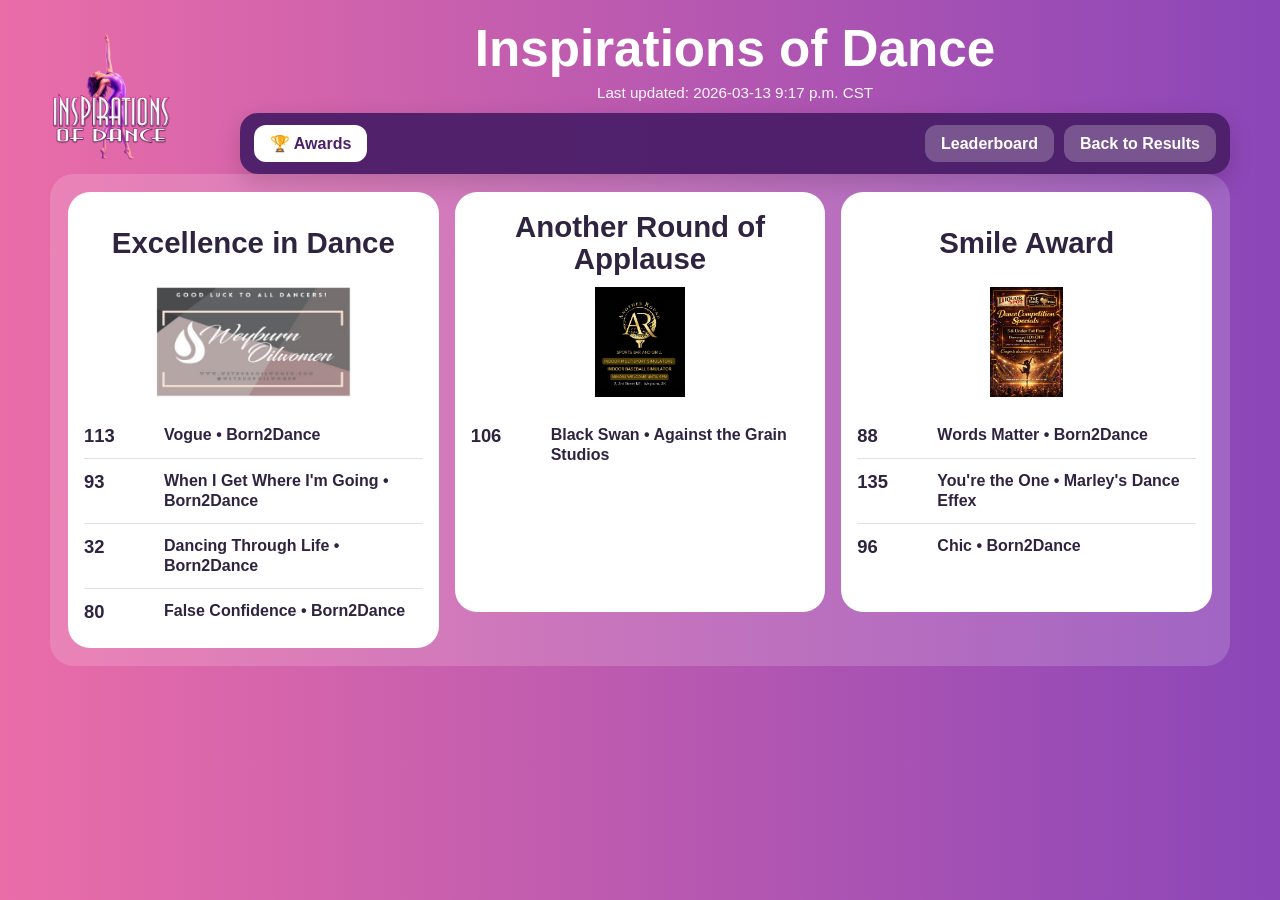
==== awards.html @ 95541a0a "Auto publish update (2026-03-13 21:17:09)" ====
<!DOCTYPE html>
<html lang="en">
<head>
  <meta charset="UTF-8" />
  <meta name="viewport" content="width=device-width, initial-scale=1.0" />
  <title>Inspirations of Dance Awards</title>
  <link rel="stylesheet" href="leaderboard.css" />
</head>
<body class="leaderboard-page">
  <div class="page-shell awards-shell">
    <header class="masthead">
      <div class="logo-left">
        <img src="img/Logo1.png" alt="Inspirations of Dance logo" />
      </div>

      <div class="title-area">
        <h1 id="eventTitle">Session Awards</h1>
        <div id="lastUpdate" class="updated">Last updated:</div>
      </div>

      <div class="nav-area">
        <div class="top-bar">
          <div class="tab-row">
            <button class="tab-btn active" type="button">🏆 Awards</button>
          </div>

          <div class="action-row">
            <a id="leaderboardLink" href="leaderboard.html" class="back-btn">Leaderboard</a>
            <a id="resultsLink" href="index.html" class="back-btn">Back to Results</a>
          </div>
        </div>
      </div>
    </header>

    <section class="board-panel awards-panel">
      <div class="awards-grid">
        <article class="award-card">
          <div class="award-card-head">
            <h3 id="title-excellence">Excellence in Dance</h3>
            <img id="logo-excellence" class="award-logo" alt="Excellence in Dance sponsor logo" hidden />
          </div>
          <div id="winners-excellence" class="award-winners"></div>
        </article>

        <article class="award-card">
          <div class="award-card-head">
            <h3 id="title-applause">Another Round of Applause</h3>
            <img id="logo-applause" class="award-logo" alt="Another Round of Applause sponsor logo" hidden />
          </div>
          <div id="winners-applause" class="award-winners"></div>
        </article>

        <article class="award-card">
          <div class="award-card-head">
            <h3 id="title-smile">Smile Award</h3>
            <img id="logo-smile" class="award-logo" alt="Smile Award sponsor logo" hidden />
          </div>
          <div id="winners-smile" class="award-winners"></div>
        </article>
      </div>
    </section>
  </div>

  <script src="js/awards.js"></script>
</body>
</html>
---- leaderboard.css ----
* {
  box-sizing: border-box;
}

:root {
  --bg-start: #ea6da8;
  --bg-end: #8b46b8;
  --panel: rgba(255, 255, 255, 0.16);
  --panel-dark: rgba(76, 31, 106, 0.96);
  --white: #ffffff;
  --dark: #2f2440;
  --line: rgba(47, 36, 64, 0.14);
}

html,
body {
  min-height: 100%;
}

body.leaderboard-page {
  margin: 0;
  font-family: Arial, Helvetica, sans-serif;
  color: var(--white);
  background: linear-gradient(90deg, var(--bg-start), var(--bg-end));
  overflow-x: hidden;
  overflow-y: auto;
}

.page-shell {
  width: min(95vw, 1800px);
  margin: 0 auto;
  padding: 18px 18px 20px;
  display: grid;
  grid-template-rows: auto 1fr;
  gap: 18px;
  min-height: 100vh;
}

.masthead {
  display: grid;
  grid-template-columns: 170px minmax(0, 1fr) 220px;
  grid-template-rows: auto auto;
  grid-template-areas:
    "logoL title logoR"
    "logoL nav   logoR";
  column-gap: 20px;
  row-gap: 12px;
  align-items: stretch;
}

.logo-left {
  grid-area: logoL;
  display: flex;
  align-items: center;
  justify-content: flex-start;
  min-width: 0;
  min-height: 0;
}

.logo-right {
  grid-area: logoR;
  display: flex;
  align-items: center;
  justify-content: flex-end;
  min-width: 0;
  min-height: 0;
}

.logo-left img {
  display: block;
  width: 100%;
  max-width: 150px;
  max-height: 130px;
  height: auto;
  object-fit: contain;
  object-position: left center;
}

.logo-right img {
  display: block;
  width: 100%;
  max-width: 210px;
  max-height: 130px;
  height: auto;
  object-fit: contain;
  object-position: right center;
}

.title-area {
  grid-area: title;
  display: flex;
  flex-direction: column;
  justify-content: center;
  align-items: center;
  min-width: 0;
  text-align: center;
  padding-top: 4px;
}

.title-area h1 {
  margin: 0;
  font-size: clamp(2.4rem, 4vw, 4.6rem);
  line-height: 1.05;
  font-weight: 900;
}

.updated {
  margin-top: 8px;
  font-size: clamp(0.95rem, 1.05vw, 1.2rem);
  opacity: 0.96;
}

.nav-area {
  grid-area: nav;
  min-width: 0;
}

.top-bar {
  display: flex;
  justify-content: space-between;
  align-items: center;
  gap: 12px;
  background: var(--panel-dark);
  padding: 12px 14px;
  border-radius: 18px;
  box-shadow: 0 8px 24px rgba(0, 0, 0, 0.16);
}

.tab-row {
  display: flex;
  gap: 10px;
  flex-wrap: wrap;
  min-width: 0;
}

.action-row {
  display: flex;
  gap: 10px;
  flex-wrap: wrap;
  justify-content: flex-end;
}

.tab-btn,
.back-btn {
  border: none;
  padding: 10px 16px;
  border-radius: 12px;
  background: rgba(255, 255, 255, 0.24);
  color: var(--white);
  font-weight: 900;
  font-size: clamp(1rem, 1vw, 1.15rem);
  cursor: pointer;
  white-space: nowrap;
  text-decoration: none;
  line-height: 1.1;
}

.tab-btn.active {
  background: var(--white);
  color: #4c1f6a;
}

.board-panel {
  background: var(--panel);
  border-radius: 24px;
  padding: 18px;
  min-height: 0;
}

.board-heading {
  margin-bottom: 14px;
}

.board-heading h2 {
  margin: 0;
  font-size: clamp(2rem, 2.9vw, 3.5rem);
  line-height: 1.05;
  font-weight: 900;
}

.publish-version {
  min-height: 1.2em;
  margin-top: 4px;
  font-size: clamp(0.9rem, 1vw, 1.1rem);
  opacity: 0.95;
}

.board-grid {
  display: grid;
  grid-template-columns: repeat(3, minmax(0, 1fr));
  gap: 14px;
}

.level-card {
  background: var(--white);
  color: var(--dark);
  border-radius: 22px;
  padding: 14px 16px 12px;
  min-height: 380px;
}

.level-card h3 {
  margin: 0 0 10px 0;
  font-size: clamp(2rem, 2.3vw, 3.2rem);
  line-height: 1;
  text-align: center;
  font-style: italic;
  font-weight: 900;
}

.place-row {
  display: grid;
  grid-template-columns: 60px 1fr;
  gap: 10px;
  align-items: start;
  padding: 10px 0;
  border-top: 1px solid var(--line);
}

.place-row:first-of-type {
  border-top: none;
}

.place-num {
  font-size: clamp(1.15rem, 1.25vw, 1.55rem);
  font-weight: 900;
  line-height: 1.15;
  white-space: nowrap;
}

.place-val {
  font-size: clamp(1rem, 1.02vw, 1.22rem);
  font-weight: 700;
  line-height: 1.24;
  overflow-wrap: anywhere;
  word-break: break-word;
}

.place-val.empty {
  min-height: 1.3em;
}

/* Awards page */

.awards-shell {
  display: block;
  min-height: 100vh;
}

.awards-shell .masthead {
  grid-template-columns: 170px minmax(0, 1fr);
  grid-template-areas:
    "logoL title"
    "logoL nav";
}

.awards-shell .board-panel {
  display: block;
}

.awards-panel {
  min-height: 0;
}

.awards-grid {
  display: grid;
  grid-template-columns: repeat(3, minmax(0, 1fr));
  gap: 16px;
  align-items: start;
}

.award-card {
  background: var(--white);
  color: var(--dark);
  border-radius: 22px;
  padding: 18px 16px 14px;
  min-height: 420px;
  display: flex;
  flex-direction: column;
}

.award-card-head {
  display: flex;
  flex-direction: column;
  align-items: center;
  gap: 12px;
  margin-bottom: 10px;
}

.award-card h3 {
  margin: 0;
  font-size: clamp(1.7rem, 2.3vw, 2.7rem);
  line-height: 1.08;
  text-align: center;
  font-weight: 900;
  min-height: 2.2em;
  display: flex;
  align-items: center;
  justify-content: center;
}

.award-logo {
  display: block;
  width: 100%;
  max-width: 220px;
  max-height: 110px;
  height: auto;
  object-fit: contain;
}

.award-winners {
  margin-top: 6px;
  display: flex;
  flex-direction: column;
  gap: 0;
}

.award-row {
  display: grid;
  grid-template-columns: 70px 1fr;
  gap: 10px;
  align-items: start;
  padding: 12px 0;
  border-top: 1px solid var(--line);
}

.award-row:first-child {
  border-top: none;
}

.award-num {
  font-size: clamp(1.15rem, 1.2vw, 1.5rem);
  font-weight: 900;
  line-height: 1.15;
  white-space: nowrap;
}

.award-val {
  font-size: clamp(1rem, 1.05vw, 1.24rem);
  font-weight: 700;
  line-height: 1.24;
  overflow-wrap: anywhere;
  word-break: break-word;
}

.award-empty {
  padding: 20px 0;
  text-align: center;
  font-size: clamp(1rem, 1.05vw, 1.24rem);
  font-weight: 700;
  opacity: 0.6;
}

@media (max-width: 1250px) {
  .masthead {
    grid-template-columns: 140px minmax(0, 1fr) 180px;
  }

  .awards-shell .masthead {
    grid-template-columns: 140px minmax(0, 1fr);
  }

  .logo-left img {
    max-width: 120px;
    max-height: 110px;
  }

  .logo-right img {
    max-width: 170px;
    max-height: 110px;
  }
}

@media (max-width: 1100px) {
  .board-grid,
  .awards-grid {
    grid-template-columns: 1fr;
  }

  .level-card,
  .award-card {
    min-height: 0;
  }
}

@media (max-width: 900px) {
  .masthead,
  .awards-shell .masthead {
    grid-template-columns: 1fr;
    grid-template-rows: auto auto auto;
    grid-template-areas:
      "logoL"
      "title"
      "nav";
    justify-items: center;
  }

  .logo-left,
  .logo-right {
    justify-content: center;
    width: 100%;
  }

  .logo-left img,
  .logo-right img {
    object-position: center;
  }

  .title-area {
    width: 100%;
  }

  .nav-area {
    width: 100%;
    align-self: start;
  }

  .top-bar {
    position: sticky;
    top: 8px;
    z-index: 1000;
    flex-wrap: wrap;
    justify-content: center;
    backdrop-filter: blur(8px);
    -webkit-backdrop-filter: blur(8px);
  }

  .tab-row,
  .action-row {
    justify-content: center;
  }
}

@media (max-width: 800px) {
  .page-shell {
    width: min(96vw, 1200px);
    padding: 12px;
  }
}
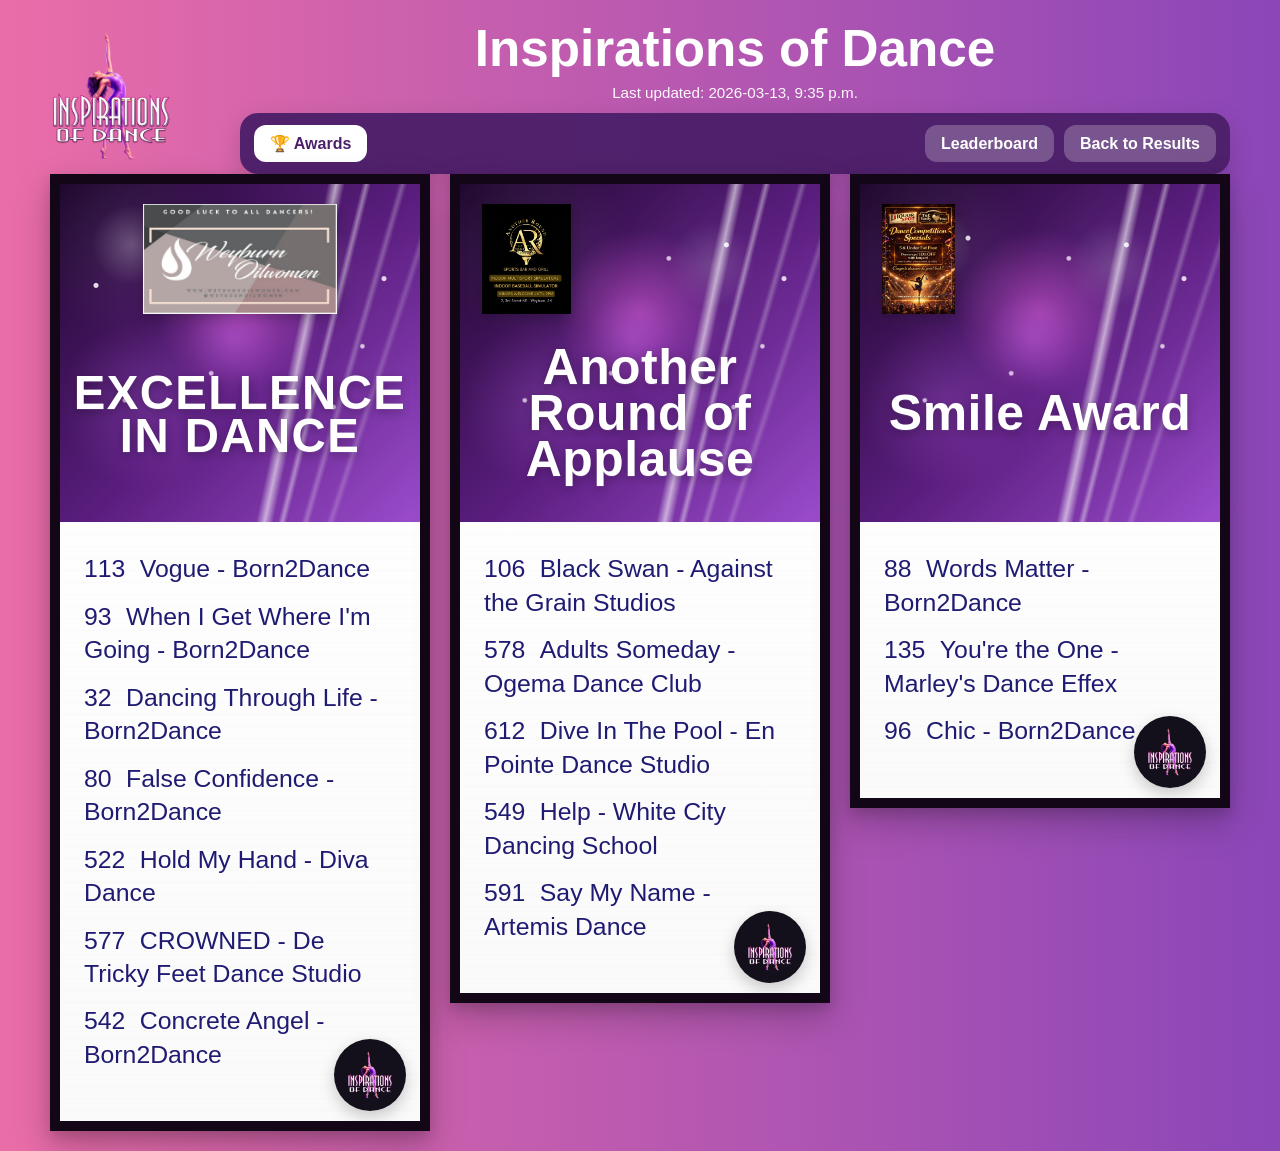
==== commit 17c53002: "Auto publish update (2026-03-13 21:35:33)" ====
--- a/awards.html
+++ b/awards.html
@@ -8,13 +8,13 @@
 </head>
 <body class="leaderboard-page">
   <div class="page-shell awards-shell">
-    <header class="masthead">
+    <header class="masthead awards-masthead">
       <div class="logo-left">
         <img src="img/Logo1.png" alt="Inspirations of Dance logo" />
       </div>
 
       <div class="title-area">
-        <h1 id="eventTitle">Session Awards</h1>
+        <h1 id="eventTitle">Inspirations of Dance</h1>
         <div id="lastUpdate" class="updated">Last updated:</div>
       </div>
 
@@ -34,28 +34,64 @@
 
     <section class="board-panel awards-panel">
       <div class="awards-grid">
-        <article class="award-card">
-          <div class="award-card-head">
-            <h3 id="title-excellence">Excellence in Dance</h3>
-            <img id="logo-excellence" class="award-logo" alt="Excellence in Dance sponsor logo" hidden />
+        <article class="award-card award-card--excellence">
+          <div class="award-top">
+            <div class="award-top-overlay"></div>
+            <div class="award-brand-row award-brand-row--center">
+              <img id="logo-excellence" class="award-logo award-logo--large" alt="Excellence in Dance sponsor logo" hidden />
+            </div>
+
+            <div class="award-title-wrap">
+              <h3 id="title-excellence">Excellence in Dance</h3>
+            </div>
           </div>
-          <div id="winners-excellence" class="award-winners"></div>
+
+          <div class="award-bottom">
+            <div id="winners-excellence" class="award-winners"></div>
+            <div class="award-corner-mark">
+              <img src="img/Logo1.png" alt="Inspirations of Dance logo" />
+            </div>
+          </div>
         </article>
 
-        <article class="award-card">
-          <div class="award-card-head">
-            <h3 id="title-applause">Another Round of Applause</h3>
-            <img id="logo-applause" class="award-logo" alt="Another Round of Applause sponsor logo" hidden />
+        <article class="award-card award-card--applause">
+          <div class="award-top">
+            <div class="award-top-overlay"></div>
+            <div class="award-brand-row award-brand-row--left">
+              <img id="logo-applause" class="award-logo award-logo--medium" alt="Another Round of Applause sponsor logo" hidden />
+            </div>
+
+            <div class="award-title-wrap">
+              <h3 id="title-applause">Another Round of Applause</h3>
+            </div>
           </div>
-          <div id="winners-applause" class="award-winners"></div>
+
+          <div class="award-bottom">
+            <div id="winners-applause" class="award-winners"></div>
+            <div class="award-corner-mark">
+              <img src="img/Logo1.png" alt="Inspirations of Dance logo" />
+            </div>
+          </div>
         </article>
 
-        <article class="award-card">
-          <div class="award-card-head">
-            <h3 id="title-smile">Smile Award</h3>
-            <img id="logo-smile" class="award-logo" alt="Smile Award sponsor logo" hidden />
+        <article class="award-card award-card--smile">
+          <div class="award-top">
+            <div class="award-top-overlay"></div>
+            <div class="award-brand-row award-brand-row--left">
+              <img id="logo-smile" class="award-logo award-logo--medium" alt="Smile Award sponsor logo" hidden />
+            </div>
+
+            <div class="award-title-wrap">
+              <h3 id="title-smile">Smile Award</h3>
+            </div>
           </div>
-          <div id="winners-smile" class="award-winners"></div>
+
+          <div class="award-bottom">
+            <div id="winners-smile" class="award-winners"></div>
+            <div class="award-corner-mark">
+              <img src="img/Logo1.png" alt="Inspirations of Dance logo" />
+            </div>
+          </div>
         </article>
       </div>
     </section>
--- a/leaderboard.css
+++ b/leaderboard.css
@@ -10,6 +10,12 @@
   --white: #ffffff;
   --dark: #2f2440;
   --line: rgba(47, 36, 64, 0.14);
+  --paper: #fdfdfd;
+  --ink: #27204a;
+  --marker: #1f1b72;
+  --board-purple-1: #1f082d;
+  --board-purple-2: #5a1d7e;
+  --board-purple-3: #9b4ccc;
 }
 
 html,
@@ -247,108 +253,261 @@
   min-height: 100vh;
 }
 
-.awards-shell .masthead {
+.awards-masthead {
   grid-template-columns: 170px minmax(0, 1fr);
   grid-template-areas:
     "logoL title"
     "logoL nav";
 }
 
-.awards-shell .board-panel {
-  display: block;
-}
-
 .awards-panel {
   min-height: 0;
+  padding: 0;
+  background: transparent;
+  border-radius: 0;
 }
 
 .awards-grid {
   display: grid;
   grid-template-columns: repeat(3, minmax(0, 1fr));
-  gap: 16px;
+  gap: 20px;
   align-items: start;
 }
 
 .award-card {
-  background: var(--white);
-  color: var(--dark);
-  border-radius: 22px;
-  padding: 18px 16px 14px;
-  min-height: 420px;
-  display: flex;
-  flex-direction: column;
-}
-
-.award-card-head {
-  display: flex;
-  flex-direction: column;
+  position: relative;
+  border-radius: 0;
+  overflow: hidden;
+  border: 10px solid #130617;
+  background: #130617;
+  box-shadow:
+    0 16px 34px rgba(0, 0, 0, 0.22),
+    0 6px 12px rgba(0, 0, 0, 0.14);
+}
+
+.award-top {
+  position: relative;
+  min-height: 330px;
+  padding: 20px 22px 18px;
+  color: #ffffff;
+  background:
+    radial-gradient(circle at 20% 18%, rgba(255, 255, 255, 0.28) 0, rgba(255, 255, 255, 0.04) 10%, transparent 24%),
+    radial-gradient(circle at 70% 24%, rgba(255, 255, 255, 0.18) 0, rgba(255, 255, 255, 0.02) 12%, transparent 26%),
+    radial-gradient(circle at 48% 46%, rgba(197, 108, 255, 0.35) 0, rgba(197, 108, 255, 0.06) 18%, transparent 34%),
+    linear-gradient(135deg, var(--board-purple-1) 0%, var(--board-purple-2) 52%, var(--board-purple-3) 100%);
+}
+
+.award-top::before,
+.award-top::after {
+  content: "";
+  position: absolute;
+  inset: 0;
+  pointer-events: none;
+}
+
+.award-top::before {
+  background:
+    radial-gradient(circle at 10% 30%, rgba(255, 255, 255, 0.95) 0 2px, transparent 3px),
+    radial-gradient(circle at 18% 64%, rgba(255, 255, 255, 0.82) 0 1.5px, transparent 3px),
+    radial-gradient(circle at 30% 16%, rgba(255, 255, 255, 0.92) 0 2px, transparent 3px),
+    radial-gradient(circle at 42% 56%, rgba(255, 255, 255, 0.8) 0 1.6px, transparent 3px),
+    radial-gradient(circle at 58% 22%, rgba(255, 255, 255, 0.85) 0 1.6px, transparent 3px),
+    radial-gradient(circle at 74% 18%, rgba(255, 255, 255, 0.95) 0 2px, transparent 3px),
+    radial-gradient(circle at 84% 48%, rgba(255, 255, 255, 0.8) 0 1.5px, transparent 3px),
+    radial-gradient(circle at 90% 28%, rgba(255, 255, 255, 0.9) 0 2px, transparent 3px),
+    radial-gradient(circle at 76% 66%, rgba(255, 255, 255, 0.7) 0 1.6px, transparent 3px);
+  opacity: 0.9;
+}
+
+.award-top::after {
+  background:
+    linear-gradient(102deg, transparent 0 62%, rgba(255, 255, 255, 0.74) 64%, transparent 66%),
+    linear-gradient(104deg, transparent 0 68%, rgba(255, 255, 255, 0.52) 69%, transparent 70%),
+    linear-gradient(106deg, transparent 0 74%, rgba(255, 255, 255, 0.32) 75%, transparent 76%),
+    linear-gradient(108deg, transparent 0 80%, rgba(255, 255, 255, 0.24) 81%, transparent 82%);
+  mix-blend-mode: screen;
+  opacity: 0.8;
+}
+
+.award-top-overlay {
+  position: absolute;
+  inset: 0;
+  background:
+    radial-gradient(circle at 50% 38%, rgba(255, 110, 238, 0.4), transparent 30%),
+    radial-gradient(circle at 24% 65%, rgba(207, 118, 255, 0.22), transparent 24%);
+  pointer-events: none;
+}
+
+.award-brand-row,
+.award-title-wrap {
+  position: relative;
+  z-index: 2;
+}
+
+.award-brand-row {
+  display: flex;
+  width: 100%;
+  min-height: 96px;
+  margin-bottom: 10px;
+}
+
+.award-brand-row--left {
+  justify-content: flex-start;
+  align-items: flex-start;
+}
+
+.award-brand-row--center {
+  justify-content: center;
+  align-items: flex-start;
+}
+
+.award-logo {
+  display: block;
+  object-fit: contain;
+  filter: drop-shadow(0 3px 8px rgba(0, 0, 0, 0.25));
+}
+
+.award-logo--large {
+  max-width: min(78%, 320px);
+  max-height: 110px;
+}
+
+.award-logo--medium {
+  max-width: min(40%, 180px);
+  max-height: 110px;
+}
+
+.award-title-wrap {
+  display: flex;
   align-items: center;
-  gap: 12px;
-  margin-bottom: 10px;
+  justify-content: center;
+  min-height: 180px;
+  text-align: center;
 }
 
 .award-card h3 {
   margin: 0;
-  font-size: clamp(1.7rem, 2.3vw, 2.7rem);
-  line-height: 1.08;
-  text-align: center;
+  color: #ffffff;
   font-weight: 900;
-  min-height: 2.2em;
+  line-height: 0.92;
+  letter-spacing: 0.01em;
+  text-shadow:
+    0 3px 10px rgba(0, 0, 0, 0.28),
+    0 1px 0 rgba(255, 255, 255, 0.08);
+}
+
+.award-card--excellence h3 {
+  font-size: clamp(3rem, 4vw, 4.9rem);
+  font-family: "Arial Black", Impact, Haettenschweiler, "Arial Narrow Bold", sans-serif;
+  text-transform: uppercase;
+  letter-spacing: 0.03em;
+}
+
+.award-card--applause h3,
+.award-card--smile h3 {
+  font-size: clamp(3.2rem, 4.4vw, 5.3rem);
+  font-family: "Trebuchet MS", "Segoe UI", "Comic Sans MS", cursive, sans-serif;
+  font-weight: 800;
+}
+
+.award-bottom {
+  position: relative;
+  background: linear-gradient(180deg, #fefefe 0%, #fafafa 100%);
+  min-height: 260px;
+  padding: 26px 24px 46px;
+}
+
+.award-bottom::before {
+  content: "";
+  position: absolute;
+  inset: 0;
+  background:
+    repeating-linear-gradient(
+      180deg,
+      rgba(60, 60, 60, 0.018) 0,
+      rgba(60, 60, 60, 0.018) 1px,
+      transparent 1px,
+      transparent 12px
+    );
+  pointer-events: none;
+}
+
+.award-winners {
+  position: relative;
+  z-index: 1;
+  display: flex;
+  flex-direction: column;
+  gap: 6px;
+}
+
+.award-row {
+  display: block;
+  padding: 4px 0;
+  border-top: none;
+  color: var(--marker);
+}
+
+.award-num,
+.award-val {
+  display: inline;
+  color: var(--marker);
+  font-family: "Comic Sans MS", "Segoe Print", "Bradley Hand", cursive, sans-serif;
+  font-weight: 500;
+  font-size: clamp(1.55rem, 1.7vw, 2.15rem);
+  line-height: 1.35;
+}
+
+.award-num {
+  margin-right: 10px;
+}
+
+.award-num:empty {
+  display: none;
+}
+
+.award-empty {
+  padding: 10px 0;
+  text-align: left;
+  color: var(--marker);
+  opacity: 0.7;
+  font-family: "Comic Sans MS", "Segoe Print", "Bradley Hand", cursive, sans-serif;
+  font-size: clamp(1.5rem, 1.65vw, 2rem);
+  line-height: 1.3;
+}
+
+.award-corner-mark {
+  position: absolute;
+  right: 14px;
+  bottom: 10px;
+  width: 72px;
+  height: 72px;
+  border-radius: 999px;
+  background: rgba(10, 7, 18, 0.96);
   display: flex;
   align-items: center;
   justify-content: center;
-}
-
-.award-logo {
-  display: block;
-  width: 100%;
-  max-width: 220px;
-  max-height: 110px;
-  height: auto;
+  box-shadow: 0 6px 16px rgba(0, 0, 0, 0.2);
+}
+
+.award-corner-mark img {
+  max-width: 48px;
+  max-height: 48px;
   object-fit: contain;
 }
 
-.award-winners {
-  margin-top: 6px;
-  display: flex;
-  flex-direction: column;
-  gap: 0;
-}
-
-.award-row {
-  display: grid;
-  grid-template-columns: 70px 1fr;
-  gap: 10px;
-  align-items: start;
-  padding: 12px 0;
-  border-top: 1px solid var(--line);
-}
-
-.award-row:first-child {
-  border-top: none;
-}
-
-.award-num {
-  font-size: clamp(1.15rem, 1.2vw, 1.5rem);
-  font-weight: 900;
-  line-height: 1.15;
-  white-space: nowrap;
-}
-
-.award-val {
-  font-size: clamp(1rem, 1.05vw, 1.24rem);
-  font-weight: 700;
-  line-height: 1.24;
-  overflow-wrap: anywhere;
-  word-break: break-word;
-}
-
-.award-empty {
-  padding: 20px 0;
-  text-align: center;
-  font-size: clamp(1rem, 1.05vw, 1.24rem);
-  font-weight: 700;
-  opacity: 0.6;
+@media (max-width: 1450px) {
+  .award-top {
+    min-height: 290px;
+  }
+
+  .award-card--excellence h3 {
+    font-size: clamp(2.6rem, 3.7vw, 4rem);
+  }
+
+  .award-card--applause h3,
+  .award-card--smile h3 {
+    font-size: clamp(2.7rem, 3.9vw, 4.2rem);
+  }
 }
 
 @media (max-width: 1250px) {
@@ -356,7 +515,7 @@
     grid-template-columns: 140px minmax(0, 1fr) 180px;
   }
 
-  .awards-shell .masthead {
+  .awards-masthead {
     grid-template-columns: 140px minmax(0, 1fr);
   }
 
@@ -385,7 +544,7 @@
 
 @media (max-width: 900px) {
   .masthead,
-  .awards-shell .masthead {
+  .awards-masthead {
     grid-template-columns: 1fr;
     grid-template-rows: auto auto auto;
     grid-template-areas:
@@ -429,6 +588,29 @@
   .action-row {
     justify-content: center;
   }
+
+  .award-top {
+    min-height: 250px;
+    padding: 16px 16px 14px;
+  }
+
+  .award-title-wrap {
+    min-height: 140px;
+  }
+
+  .award-bottom {
+    padding: 18px 16px 42px;
+  }
+
+  .award-corner-mark {
+    width: 58px;
+    height: 58px;
+  }
+
+  .award-corner-mark img {
+    max-width: 36px;
+    max-height: 36px;
+  }
 }
 
 @media (max-width: 800px) {
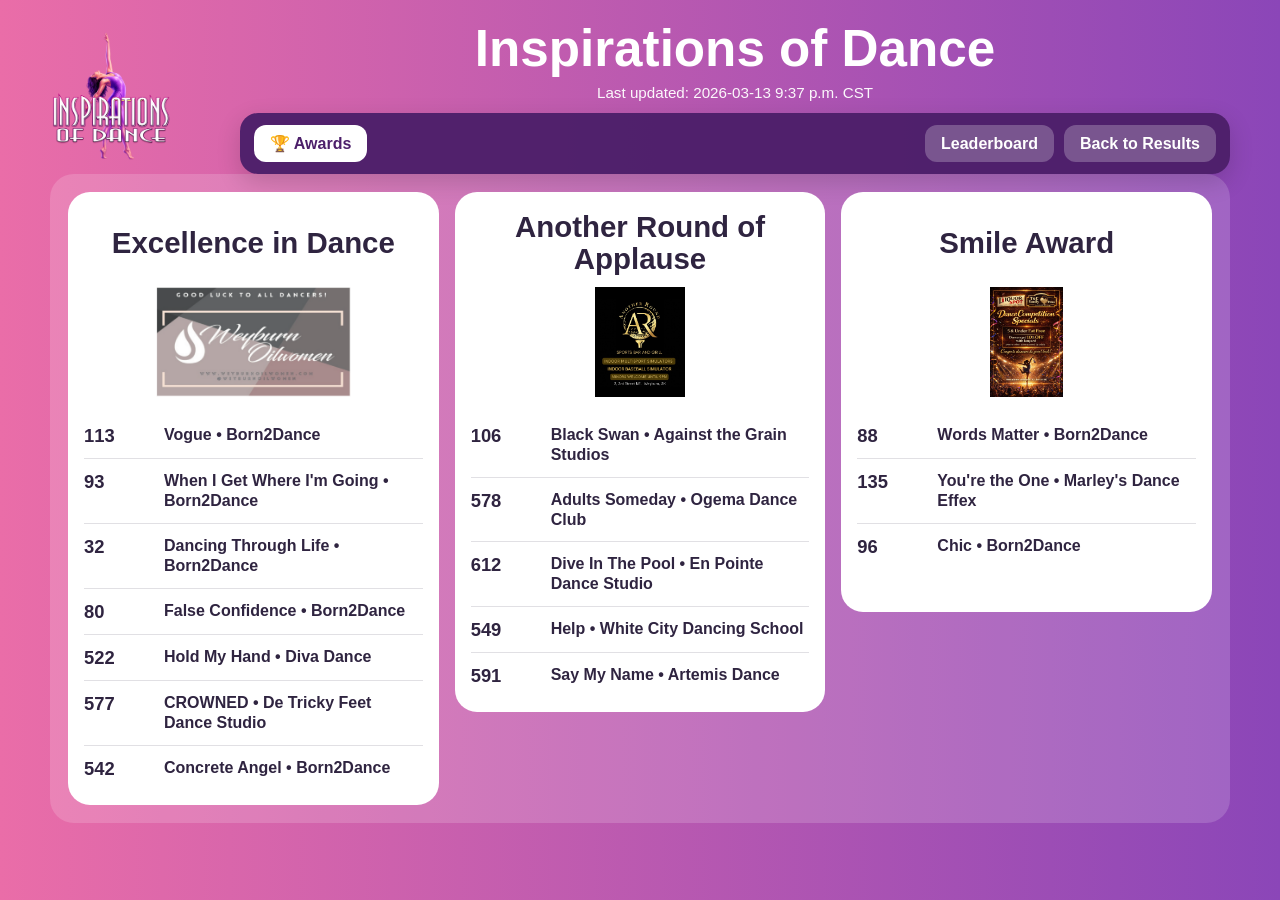
==== commit c340f3c1: "Auto publish update (2026-03-13 21:37:07)" ====
--- a/awards.html
+++ b/awards.html
@@ -8,13 +8,13 @@
 </head>
 <body class="leaderboard-page">
   <div class="page-shell awards-shell">
-    <header class="masthead awards-masthead">
+    <header class="masthead">
       <div class="logo-left">
         <img src="img/Logo1.png" alt="Inspirations of Dance logo" />
       </div>
 
       <div class="title-area">
-        <h1 id="eventTitle">Inspirations of Dance</h1>
+        <h1 id="eventTitle">Session Awards</h1>
         <div id="lastUpdate" class="updated">Last updated:</div>
       </div>
 
@@ -34,64 +34,28 @@
 
     <section class="board-panel awards-panel">
       <div class="awards-grid">
-        <article class="award-card award-card--excellence">
-          <div class="award-top">
-            <div class="award-top-overlay"></div>
-            <div class="award-brand-row award-brand-row--center">
-              <img id="logo-excellence" class="award-logo award-logo--large" alt="Excellence in Dance sponsor logo" hidden />
-            </div>
-
-            <div class="award-title-wrap">
-              <h3 id="title-excellence">Excellence in Dance</h3>
-            </div>
+        <article class="award-card">
+          <div class="award-card-head">
+            <h3 id="title-excellence">Excellence in Dance</h3>
+            <img id="logo-excellence" class="award-logo" alt="Excellence in Dance sponsor logo" hidden />
           </div>
-
-          <div class="award-bottom">
-            <div id="winners-excellence" class="award-winners"></div>
-            <div class="award-corner-mark">
-              <img src="img/Logo1.png" alt="Inspirations of Dance logo" />
-            </div>
-          </div>
+          <div id="winners-excellence" class="award-winners"></div>
         </article>
 
-        <article class="award-card award-card--applause">
-          <div class="award-top">
-            <div class="award-top-overlay"></div>
-            <div class="award-brand-row award-brand-row--left">
-              <img id="logo-applause" class="award-logo award-logo--medium" alt="Another Round of Applause sponsor logo" hidden />
-            </div>
-
-            <div class="award-title-wrap">
-              <h3 id="title-applause">Another Round of Applause</h3>
-            </div>
+        <article class="award-card">
+          <div class="award-card-head">
+            <h3 id="title-applause">Another Round of Applause</h3>
+            <img id="logo-applause" class="award-logo" alt="Another Round of Applause sponsor logo" hidden />
           </div>
-
-          <div class="award-bottom">
-            <div id="winners-applause" class="award-winners"></div>
-            <div class="award-corner-mark">
-              <img src="img/Logo1.png" alt="Inspirations of Dance logo" />
-            </div>
-          </div>
+          <div id="winners-applause" class="award-winners"></div>
         </article>
 
-        <article class="award-card award-card--smile">
-          <div class="award-top">
-            <div class="award-top-overlay"></div>
-            <div class="award-brand-row award-brand-row--left">
-              <img id="logo-smile" class="award-logo award-logo--medium" alt="Smile Award sponsor logo" hidden />
-            </div>
-
-            <div class="award-title-wrap">
-              <h3 id="title-smile">Smile Award</h3>
-            </div>
+        <article class="award-card">
+          <div class="award-card-head">
+            <h3 id="title-smile">Smile Award</h3>
+            <img id="logo-smile" class="award-logo" alt="Smile Award sponsor logo" hidden />
           </div>
-
-          <div class="award-bottom">
-            <div id="winners-smile" class="award-winners"></div>
-            <div class="award-corner-mark">
-              <img src="img/Logo1.png" alt="Inspirations of Dance logo" />
-            </div>
-          </div>
+          <div id="winners-smile" class="award-winners"></div>
         </article>
       </div>
     </section>
--- a/leaderboard.css
+++ b/leaderboard.css
@@ -10,12 +10,6 @@
   --white: #ffffff;
   --dark: #2f2440;
   --line: rgba(47, 36, 64, 0.14);
-  --paper: #fdfdfd;
-  --ink: #27204a;
-  --marker: #1f1b72;
-  --board-purple-1: #1f082d;
-  --board-purple-2: #5a1d7e;
-  --board-purple-3: #9b4ccc;
 }
 
 html,
@@ -253,261 +247,108 @@
   min-height: 100vh;
 }
 
-.awards-masthead {
+.awards-shell .masthead {
   grid-template-columns: 170px minmax(0, 1fr);
   grid-template-areas:
     "logoL title"
     "logoL nav";
 }
 
+.awards-shell .board-panel {
+  display: block;
+}
+
 .awards-panel {
   min-height: 0;
-  padding: 0;
-  background: transparent;
-  border-radius: 0;
 }
 
 .awards-grid {
   display: grid;
   grid-template-columns: repeat(3, minmax(0, 1fr));
-  gap: 20px;
+  gap: 16px;
   align-items: start;
 }
 
 .award-card {
-  position: relative;
-  border-radius: 0;
-  overflow: hidden;
-  border: 10px solid #130617;
-  background: #130617;
-  box-shadow:
-    0 16px 34px rgba(0, 0, 0, 0.22),
-    0 6px 12px rgba(0, 0, 0, 0.14);
-}
-
-.award-top {
-  position: relative;
-  min-height: 330px;
-  padding: 20px 22px 18px;
-  color: #ffffff;
-  background:
-    radial-gradient(circle at 20% 18%, rgba(255, 255, 255, 0.28) 0, rgba(255, 255, 255, 0.04) 10%, transparent 24%),
-    radial-gradient(circle at 70% 24%, rgba(255, 255, 255, 0.18) 0, rgba(255, 255, 255, 0.02) 12%, transparent 26%),
-    radial-gradient(circle at 48% 46%, rgba(197, 108, 255, 0.35) 0, rgba(197, 108, 255, 0.06) 18%, transparent 34%),
-    linear-gradient(135deg, var(--board-purple-1) 0%, var(--board-purple-2) 52%, var(--board-purple-3) 100%);
-}
-
-.award-top::before,
-.award-top::after {
-  content: "";
-  position: absolute;
-  inset: 0;
-  pointer-events: none;
-}
-
-.award-top::before {
-  background:
-    radial-gradient(circle at 10% 30%, rgba(255, 255, 255, 0.95) 0 2px, transparent 3px),
-    radial-gradient(circle at 18% 64%, rgba(255, 255, 255, 0.82) 0 1.5px, transparent 3px),
-    radial-gradient(circle at 30% 16%, rgba(255, 255, 255, 0.92) 0 2px, transparent 3px),
-    radial-gradient(circle at 42% 56%, rgba(255, 255, 255, 0.8) 0 1.6px, transparent 3px),
-    radial-gradient(circle at 58% 22%, rgba(255, 255, 255, 0.85) 0 1.6px, transparent 3px),
-    radial-gradient(circle at 74% 18%, rgba(255, 255, 255, 0.95) 0 2px, transparent 3px),
-    radial-gradient(circle at 84% 48%, rgba(255, 255, 255, 0.8) 0 1.5px, transparent 3px),
-    radial-gradient(circle at 90% 28%, rgba(255, 255, 255, 0.9) 0 2px, transparent 3px),
-    radial-gradient(circle at 76% 66%, rgba(255, 255, 255, 0.7) 0 1.6px, transparent 3px);
-  opacity: 0.9;
-}
-
-.award-top::after {
-  background:
-    linear-gradient(102deg, transparent 0 62%, rgba(255, 255, 255, 0.74) 64%, transparent 66%),
-    linear-gradient(104deg, transparent 0 68%, rgba(255, 255, 255, 0.52) 69%, transparent 70%),
-    linear-gradient(106deg, transparent 0 74%, rgba(255, 255, 255, 0.32) 75%, transparent 76%),
-    linear-gradient(108deg, transparent 0 80%, rgba(255, 255, 255, 0.24) 81%, transparent 82%);
-  mix-blend-mode: screen;
-  opacity: 0.8;
-}
-
-.award-top-overlay {
-  position: absolute;
-  inset: 0;
-  background:
-    radial-gradient(circle at 50% 38%, rgba(255, 110, 238, 0.4), transparent 30%),
-    radial-gradient(circle at 24% 65%, rgba(207, 118, 255, 0.22), transparent 24%);
-  pointer-events: none;
-}
-
-.award-brand-row,
-.award-title-wrap {
-  position: relative;
-  z-index: 2;
-}
-
-.award-brand-row {
-  display: flex;
-  width: 100%;
-  min-height: 96px;
+  background: var(--white);
+  color: var(--dark);
+  border-radius: 22px;
+  padding: 18px 16px 14px;
+  min-height: 420px;
+  display: flex;
+  flex-direction: column;
+}
+
+.award-card-head {
+  display: flex;
+  flex-direction: column;
+  align-items: center;
+  gap: 12px;
   margin-bottom: 10px;
 }
 
-.award-brand-row--left {
-  justify-content: flex-start;
-  align-items: flex-start;
-}
-
-.award-brand-row--center {
+.award-card h3 {
+  margin: 0;
+  font-size: clamp(1.7rem, 2.3vw, 2.7rem);
+  line-height: 1.08;
+  text-align: center;
+  font-weight: 900;
+  min-height: 2.2em;
+  display: flex;
+  align-items: center;
   justify-content: center;
-  align-items: flex-start;
 }
 
 .award-logo {
   display: block;
+  width: 100%;
+  max-width: 220px;
+  max-height: 110px;
+  height: auto;
   object-fit: contain;
-  filter: drop-shadow(0 3px 8px rgba(0, 0, 0, 0.25));
-}
-
-.award-logo--large {
-  max-width: min(78%, 320px);
-  max-height: 110px;
-}
-
-.award-logo--medium {
-  max-width: min(40%, 180px);
-  max-height: 110px;
-}
-
-.award-title-wrap {
-  display: flex;
-  align-items: center;
-  justify-content: center;
-  min-height: 180px;
+}
+
+.award-winners {
+  margin-top: 6px;
+  display: flex;
+  flex-direction: column;
+  gap: 0;
+}
+
+.award-row {
+  display: grid;
+  grid-template-columns: 70px 1fr;
+  gap: 10px;
+  align-items: start;
+  padding: 12px 0;
+  border-top: 1px solid var(--line);
+}
+
+.award-row:first-child {
+  border-top: none;
+}
+
+.award-num {
+  font-size: clamp(1.15rem, 1.2vw, 1.5rem);
+  font-weight: 900;
+  line-height: 1.15;
+  white-space: nowrap;
+}
+
+.award-val {
+  font-size: clamp(1rem, 1.05vw, 1.24rem);
+  font-weight: 700;
+  line-height: 1.24;
+  overflow-wrap: anywhere;
+  word-break: break-word;
+}
+
+.award-empty {
+  padding: 20px 0;
   text-align: center;
-}
-
-.award-card h3 {
-  margin: 0;
-  color: #ffffff;
-  font-weight: 900;
-  line-height: 0.92;
-  letter-spacing: 0.01em;
-  text-shadow:
-    0 3px 10px rgba(0, 0, 0, 0.28),
-    0 1px 0 rgba(255, 255, 255, 0.08);
-}
-
-.award-card--excellence h3 {
-  font-size: clamp(3rem, 4vw, 4.9rem);
-  font-family: "Arial Black", Impact, Haettenschweiler, "Arial Narrow Bold", sans-serif;
-  text-transform: uppercase;
-  letter-spacing: 0.03em;
-}
-
-.award-card--applause h3,
-.award-card--smile h3 {
-  font-size: clamp(3.2rem, 4.4vw, 5.3rem);
-  font-family: "Trebuchet MS", "Segoe UI", "Comic Sans MS", cursive, sans-serif;
-  font-weight: 800;
-}
-
-.award-bottom {
-  position: relative;
-  background: linear-gradient(180deg, #fefefe 0%, #fafafa 100%);
-  min-height: 260px;
-  padding: 26px 24px 46px;
-}
-
-.award-bottom::before {
-  content: "";
-  position: absolute;
-  inset: 0;
-  background:
-    repeating-linear-gradient(
-      180deg,
-      rgba(60, 60, 60, 0.018) 0,
-      rgba(60, 60, 60, 0.018) 1px,
-      transparent 1px,
-      transparent 12px
-    );
-  pointer-events: none;
-}
-
-.award-winners {
-  position: relative;
-  z-index: 1;
-  display: flex;
-  flex-direction: column;
-  gap: 6px;
-}
-
-.award-row {
-  display: block;
-  padding: 4px 0;
-  border-top: none;
-  color: var(--marker);
-}
-
-.award-num,
-.award-val {
-  display: inline;
-  color: var(--marker);
-  font-family: "Comic Sans MS", "Segoe Print", "Bradley Hand", cursive, sans-serif;
-  font-weight: 500;
-  font-size: clamp(1.55rem, 1.7vw, 2.15rem);
-  line-height: 1.35;
-}
-
-.award-num {
-  margin-right: 10px;
-}
-
-.award-num:empty {
-  display: none;
-}
-
-.award-empty {
-  padding: 10px 0;
-  text-align: left;
-  color: var(--marker);
-  opacity: 0.7;
-  font-family: "Comic Sans MS", "Segoe Print", "Bradley Hand", cursive, sans-serif;
-  font-size: clamp(1.5rem, 1.65vw, 2rem);
-  line-height: 1.3;
-}
-
-.award-corner-mark {
-  position: absolute;
-  right: 14px;
-  bottom: 10px;
-  width: 72px;
-  height: 72px;
-  border-radius: 999px;
-  background: rgba(10, 7, 18, 0.96);
-  display: flex;
-  align-items: center;
-  justify-content: center;
-  box-shadow: 0 6px 16px rgba(0, 0, 0, 0.2);
-}
-
-.award-corner-mark img {
-  max-width: 48px;
-  max-height: 48px;
-  object-fit: contain;
-}
-
-@media (max-width: 1450px) {
-  .award-top {
-    min-height: 290px;
-  }
-
-  .award-card--excellence h3 {
-    font-size: clamp(2.6rem, 3.7vw, 4rem);
-  }
-
-  .award-card--applause h3,
-  .award-card--smile h3 {
-    font-size: clamp(2.7rem, 3.9vw, 4.2rem);
-  }
+  font-size: clamp(1rem, 1.05vw, 1.24rem);
+  font-weight: 700;
+  opacity: 0.6;
 }
 
 @media (max-width: 1250px) {
@@ -515,7 +356,7 @@
     grid-template-columns: 140px minmax(0, 1fr) 180px;
   }
 
-  .awards-masthead {
+  .awards-shell .masthead {
     grid-template-columns: 140px minmax(0, 1fr);
   }
 
@@ -544,7 +385,7 @@
 
 @media (max-width: 900px) {
   .masthead,
-  .awards-masthead {
+  .awards-shell .masthead {
     grid-template-columns: 1fr;
     grid-template-rows: auto auto auto;
     grid-template-areas:
@@ -588,29 +429,6 @@
   .action-row {
     justify-content: center;
   }
-
-  .award-top {
-    min-height: 250px;
-    padding: 16px 16px 14px;
-  }
-
-  .award-title-wrap {
-    min-height: 140px;
-  }
-
-  .award-bottom {
-    padding: 18px 16px 42px;
-  }
-
-  .award-corner-mark {
-    width: 58px;
-    height: 58px;
-  }
-
-  .award-corner-mark img {
-    max-width: 36px;
-    max-height: 36px;
-  }
 }
 
 @media (max-width: 800px) {
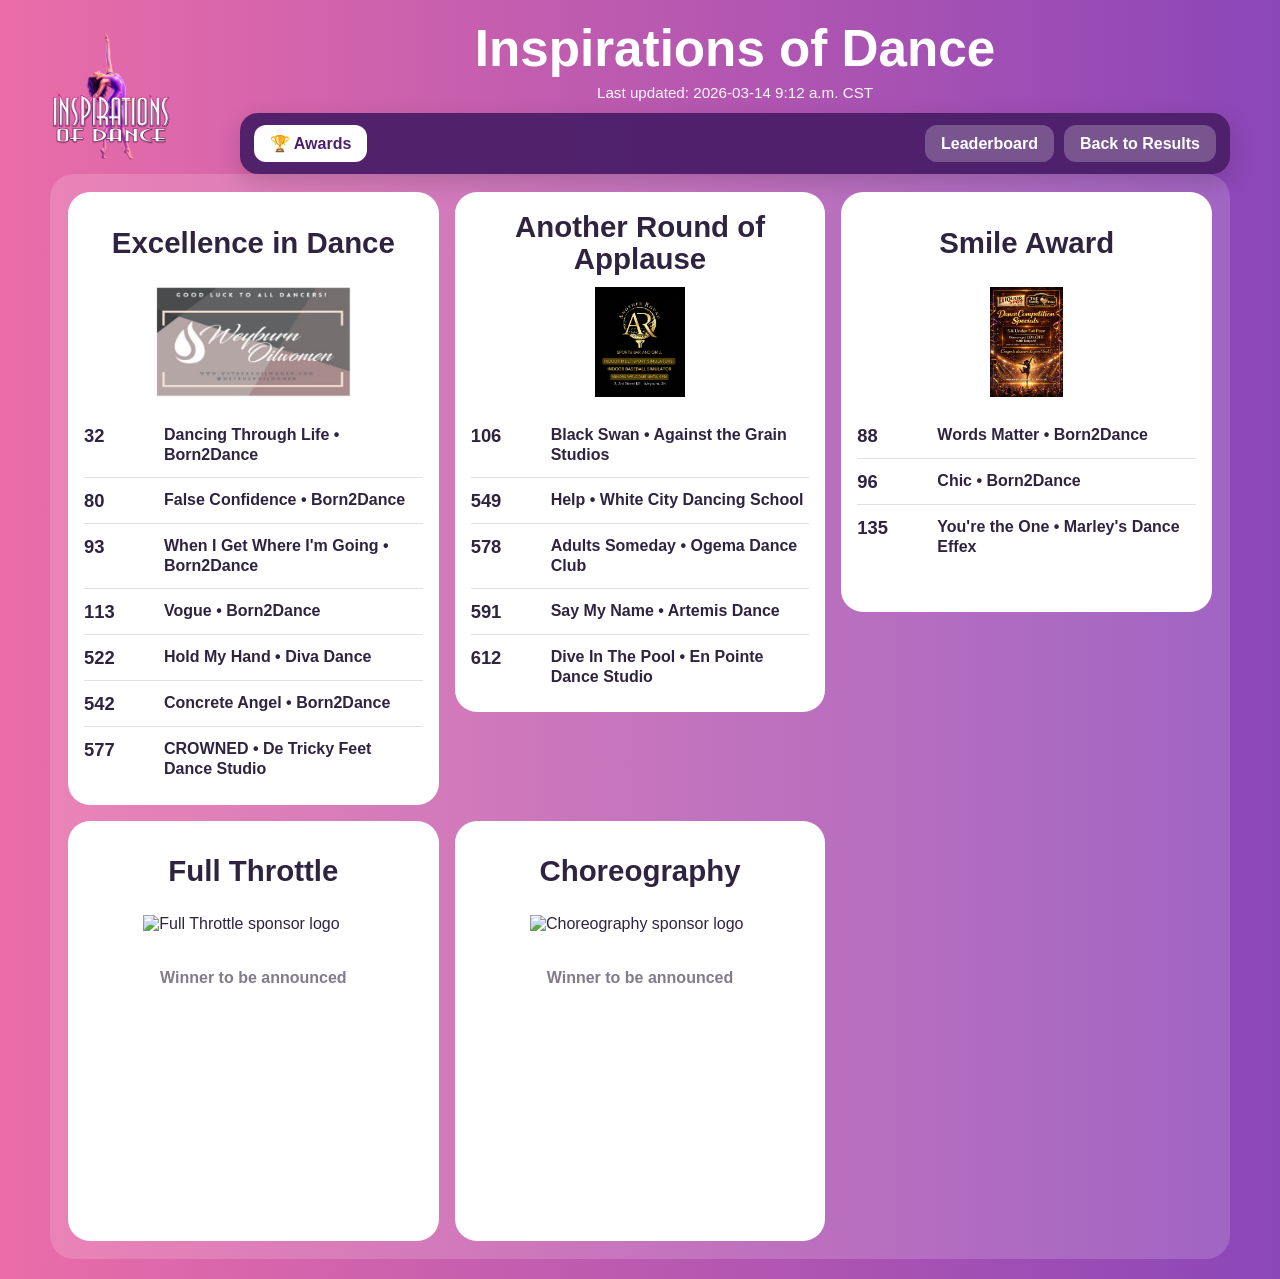
==== commit d6f5a2b1: "Auto publish update (2026-03-14 09:12:33)" ====
--- a/awards.html
+++ b/awards.html
@@ -57,6 +57,22 @@
           </div>
           <div id="winners-smile" class="award-winners"></div>
         </article>
+
+        <article class="award-card">
+          <div class="award-card-head">
+            <h3 id="title-full-throttle">Full Throttle</h3>
+            <img id="logo-full-throttle" class="award-logo" alt="Full Throttle sponsor logo" hidden />
+          </div>
+          <div id="winners-full-throttle" class="award-winners"></div>
+        </article>
+
+        <article class="award-card">
+          <div class="award-card-head">
+            <h3 id="title-choreography">Choreography</h3>
+            <img id="logo-choreography" class="award-logo" alt="Choreography sponsor logo" hidden />
+          </div>
+          <div id="winners-choreography" class="award-winners"></div>
+        </article>
       </div>
     </section>
   </div>
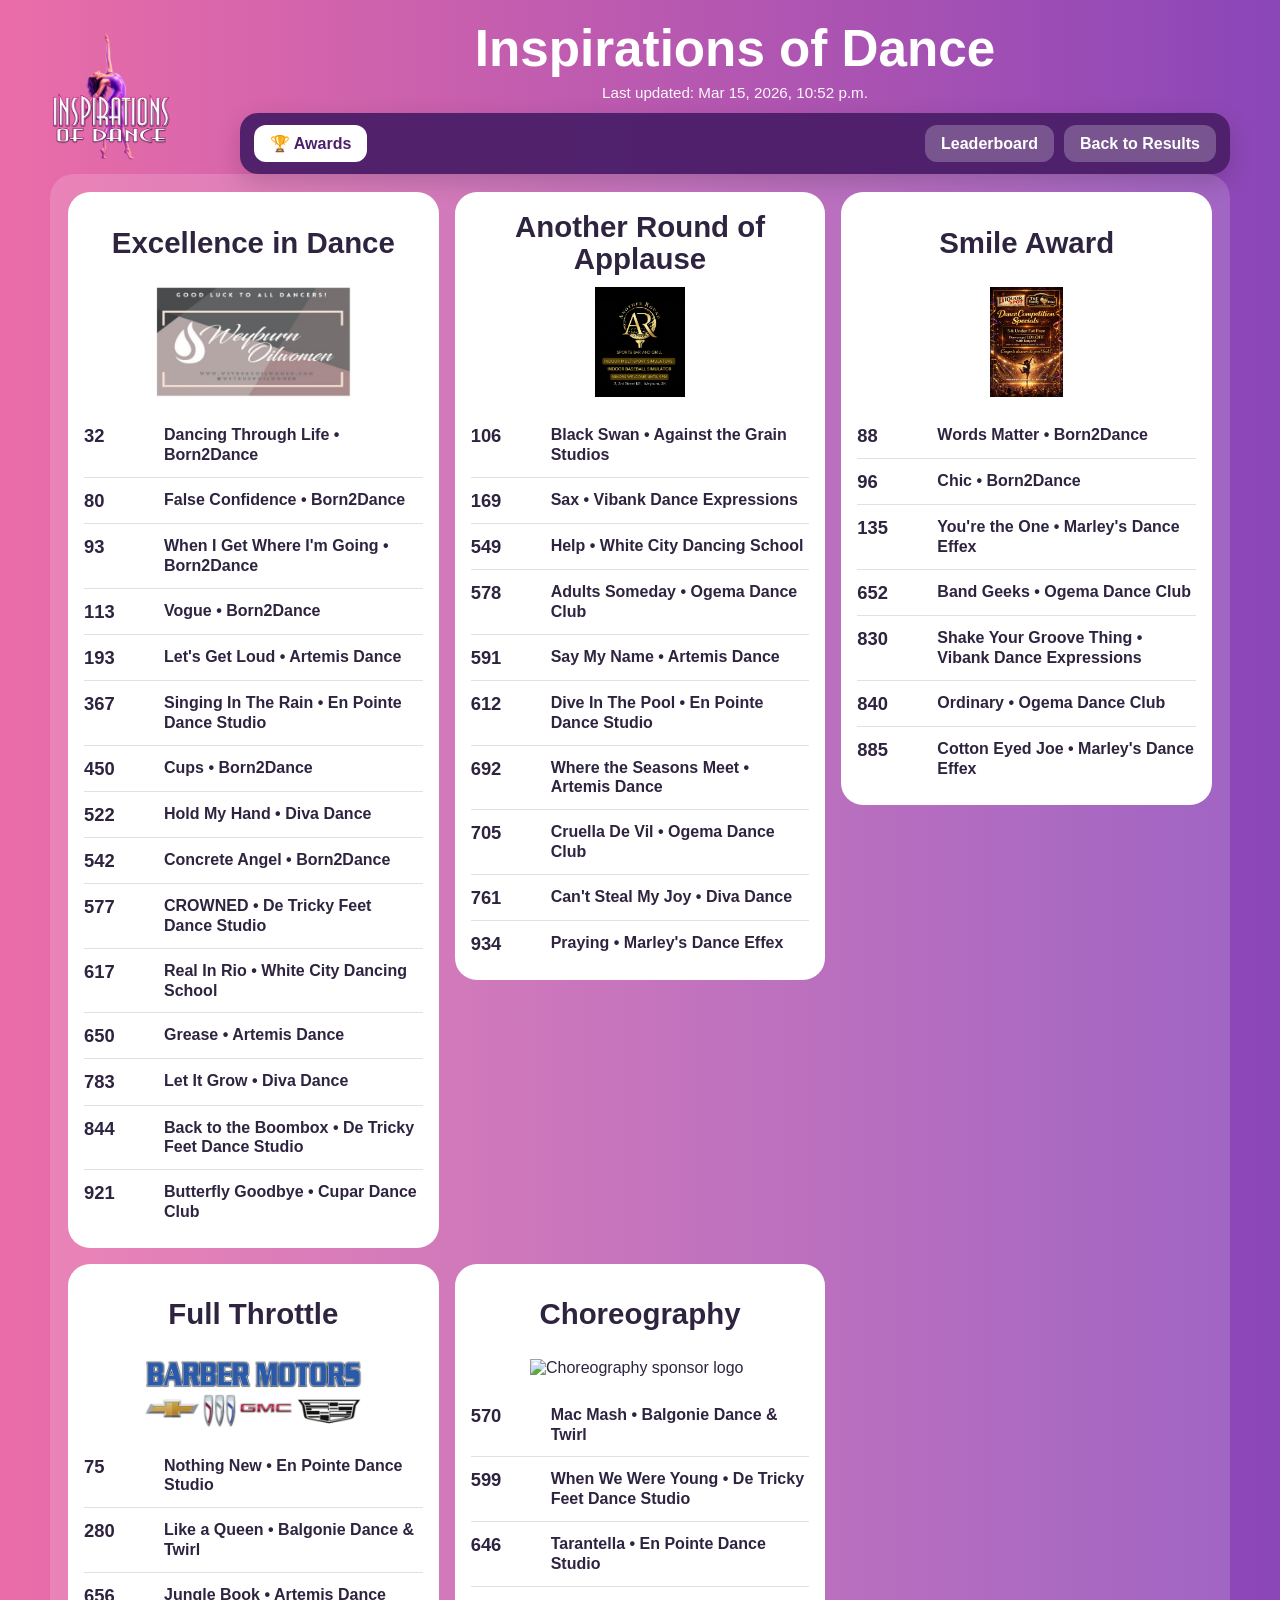
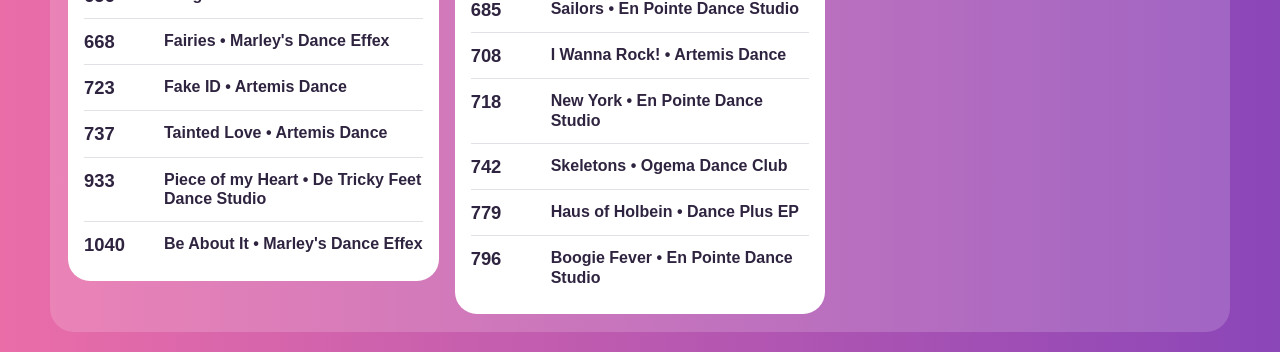
==== commit a80f87ed: "add awards publish" ====
--- a/awards.html
+++ b/awards.html
@@ -74,6 +74,14 @@
           <div id="winners-choreography" class="award-winners"></div>
         </article>
       </div>
+
+      <article id="fullAwardsCard" class="award-list-card" hidden>
+        <div class="award-list-head">
+          <h2>Full Awards List</h2>
+          <div class="award-list-subtitle">Published in original award JSON order</div>
+        </div>
+        <div id="fullAwardsSections" class="award-list-sections"></div>
+      </article>
     </section>
   </div>
 
--- a/leaderboard.css
+++ b/leaderboard.css
@@ -33,7 +33,7 @@
   display: grid;
   grid-template-rows: auto 1fr;
   gap: 18px;
-  min-height: 100vh;
+  min-height: calc(100vh - 48px);
 }
 
 .masthead {
@@ -436,4 +436,113 @@
     width: min(96vw, 1200px);
     padding: 12px;
   }
+}
+
+.leaderboard-footer {
+  position: fixed;
+  bottom: 0;
+  left: 0;
+  width: 100%;
+
+  height: 48px;
+
+  background: #6c2bd9;
+  color: white;
+
+  display: flex;
+  align-items: center;
+  justify-content: center;
+
+  text-align: center;
+  font-weight: 700;
+  letter-spacing: .5px;
+
+  font-size: clamp(.9rem, 1.2vw, 1.4rem);
+
+  z-index: 1000;
+  box-shadow: 0 -4px 10px rgba(0,0,0,0.25);
+}
+
+.award-list-card {
+  margin-top: 20px;
+  background: var(--white);
+  color: var(--dark);
+  border-radius: 22px;
+  padding: 22px 20px 20px;
+}
+
+.award-list-head {
+  margin-bottom: 16px;
+}
+
+.award-list-head h2 {
+  margin: 0;
+  font-size: clamp(1.8rem, 2.5vw, 3rem);
+  line-height: 1.05;
+  font-weight: 900;
+}
+
+.award-list-subtitle {
+  margin-top: 6px;
+  font-size: clamp(0.95rem, 1vw, 1.1rem);
+  opacity: 0.7;
+  font-weight: 700;
+}
+
+.award-list-sections {
+  display: flex;
+  flex-direction: column;
+  gap: 20px;
+}
+
+.full-award-section h3 {
+  margin: 0 0 10px;
+  font-size: clamp(1.35rem, 1.8vw, 2rem);
+  font-weight: 900;
+  padding-bottom: 8px;
+  border-bottom: 2px solid var(--line);
+}
+
+.full-award-list {
+  list-style: none;
+  margin: 0;
+  padding: 0;
+}
+
+.full-award-item {
+  display: grid;
+  grid-template-columns: minmax(260px, 38%) 1fr;
+  gap: 14px;
+  align-items: start;
+  padding: 12px 0;
+  border-top: 1px solid var(--line);
+}
+
+.full-award-item:first-child {
+  border-top: none;
+}
+
+.full-award-name {
+  font-size: clamp(1rem, 1.08vw, 1.2rem);
+  font-weight: 900;
+  line-height: 1.22;
+}
+
+.full-award-winner {
+  font-size: clamp(1rem, 1.04vw, 1.18rem);
+  font-weight: 700;
+  line-height: 1.24;
+  overflow-wrap: anywhere;
+  word-break: break-word;
+}
+
+.full-award-winner.is-empty {
+  opacity: 0.58;
+}
+
+@media (max-width: 900px) {
+  .full-award-item {
+    grid-template-columns: 1fr;
+    gap: 6px;
+  }
 }
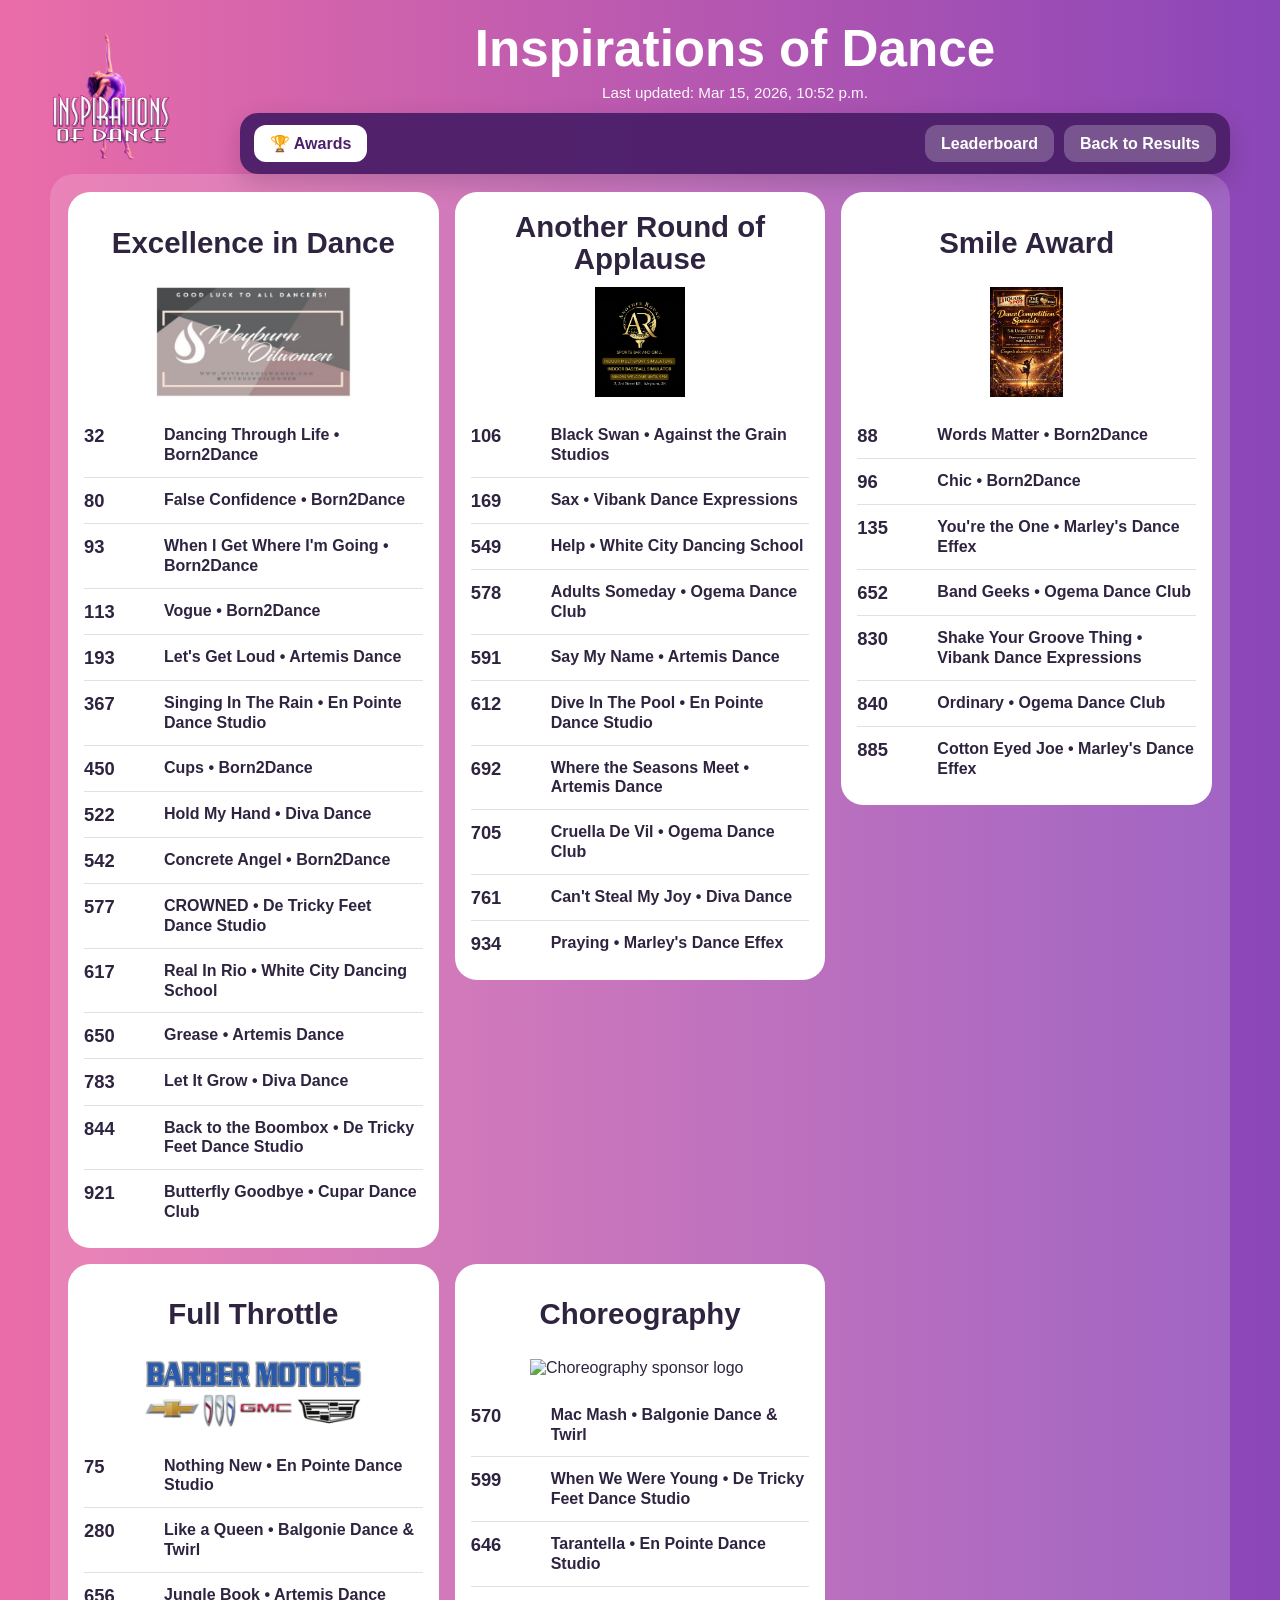
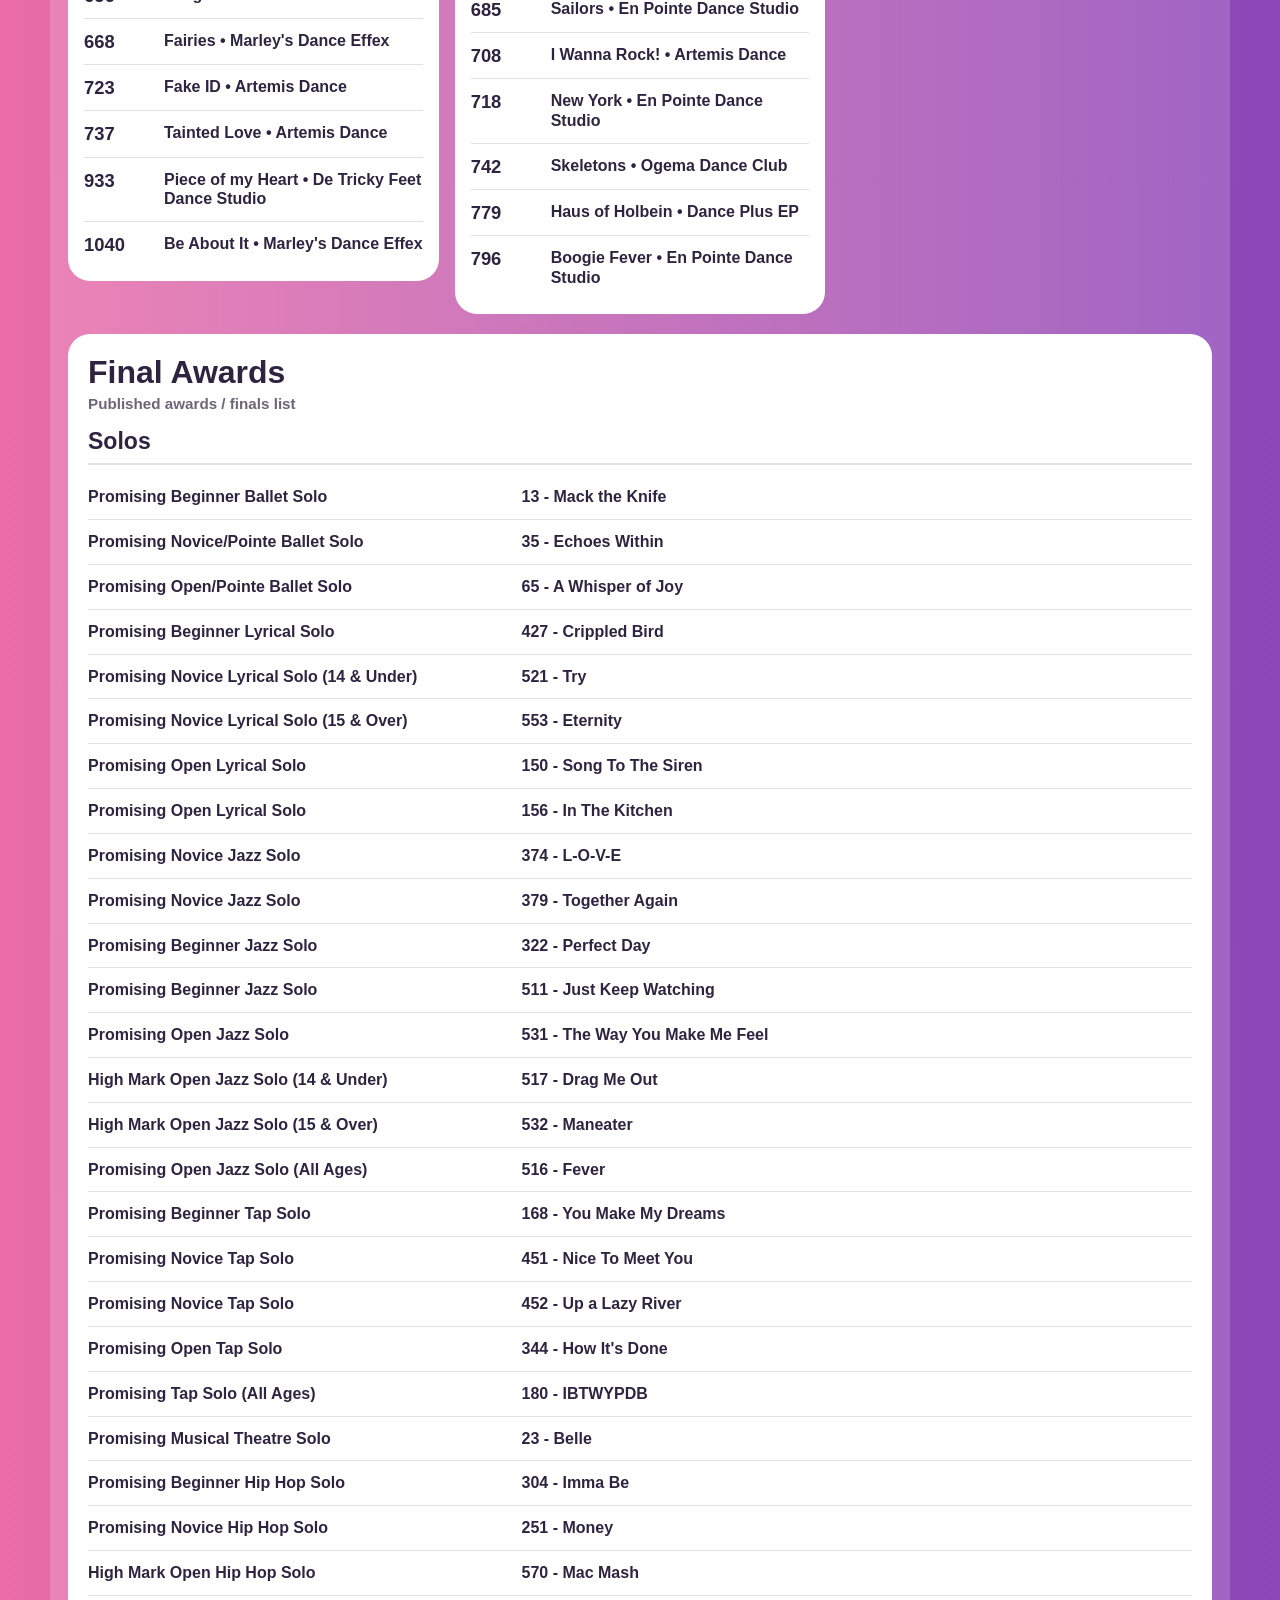
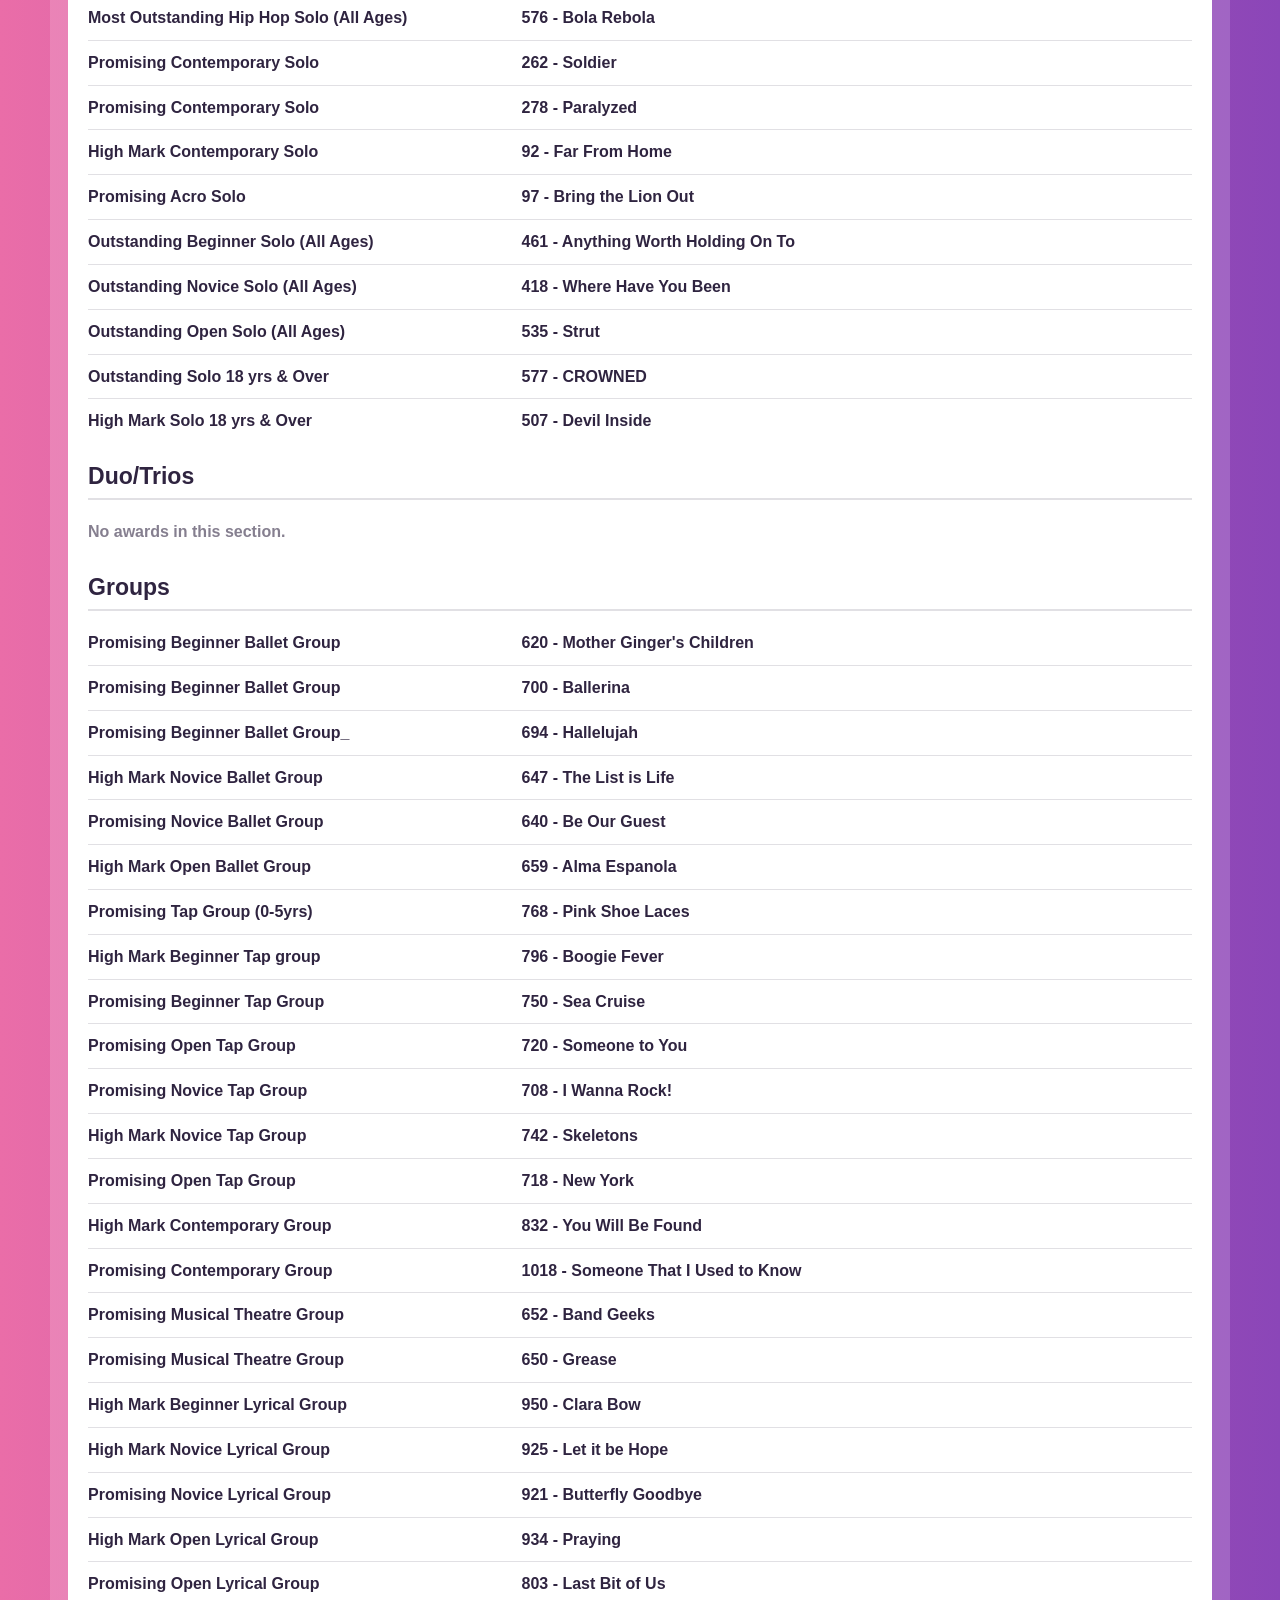
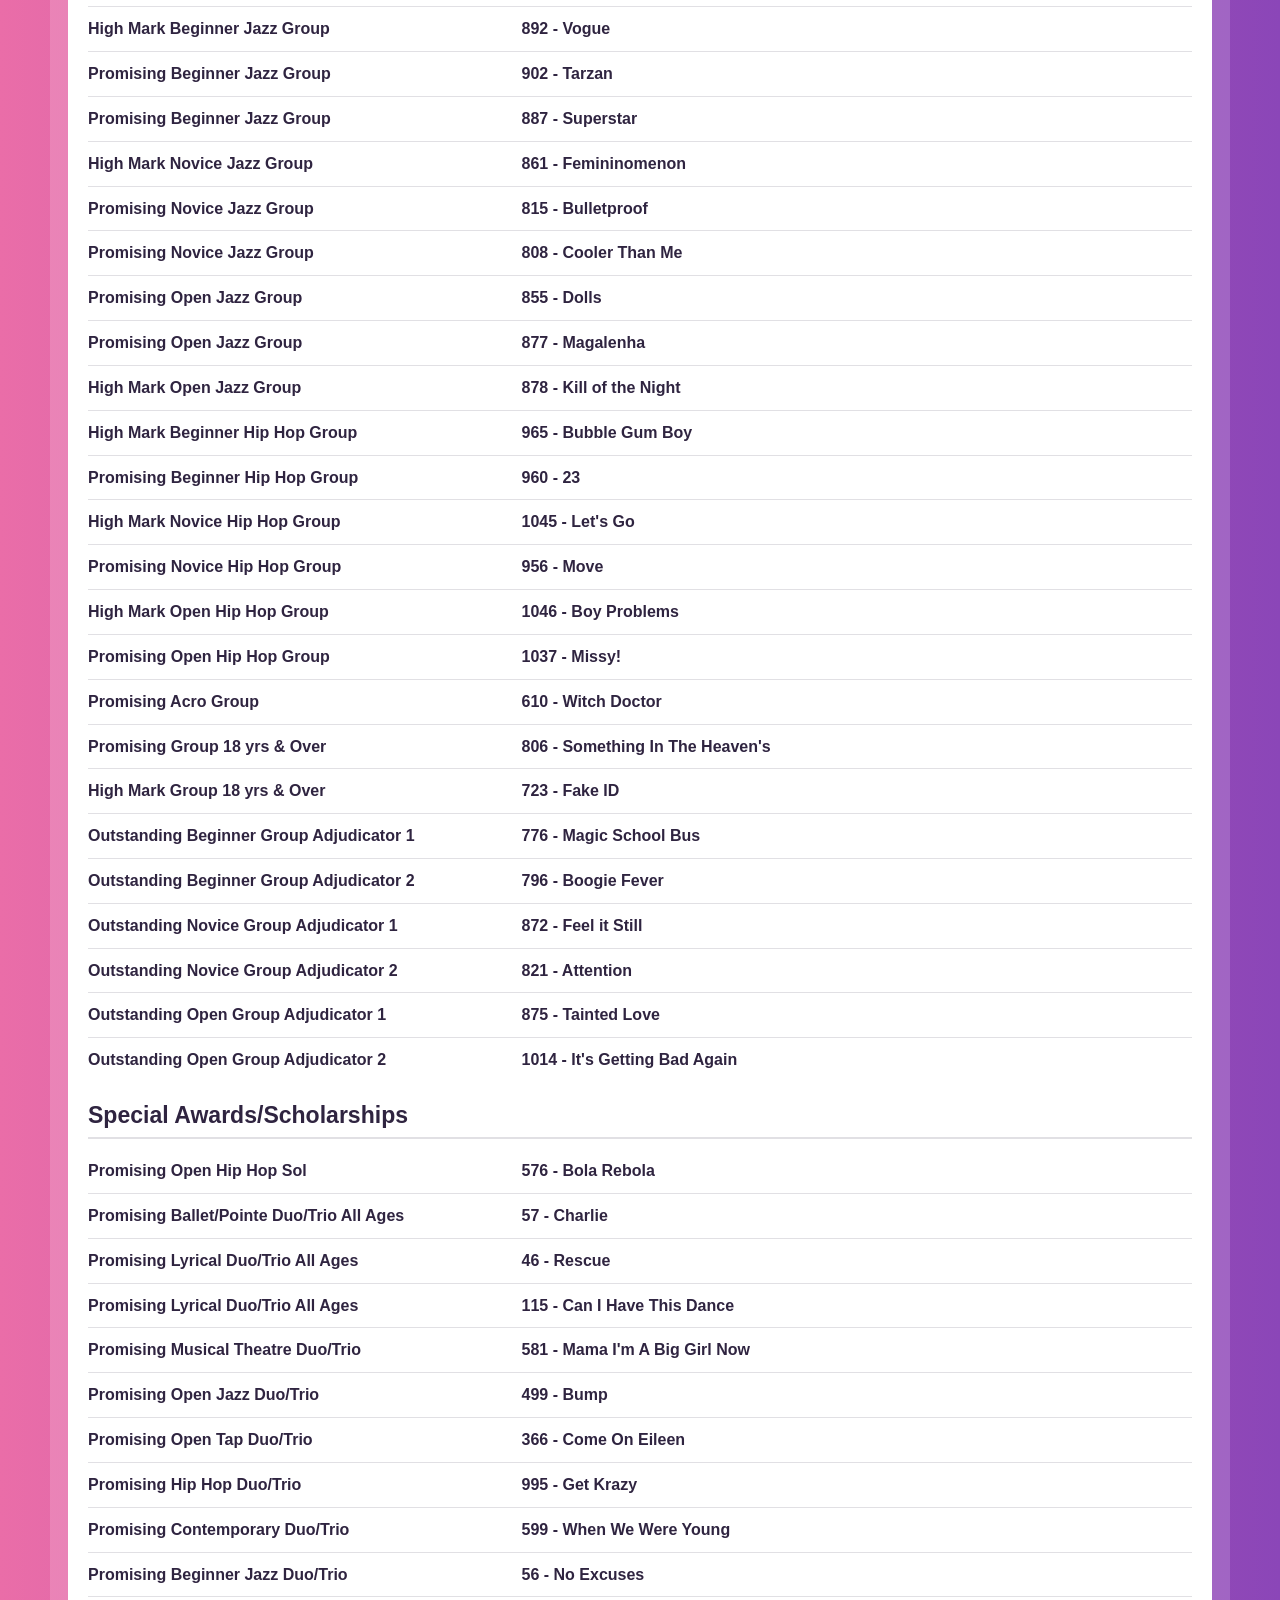
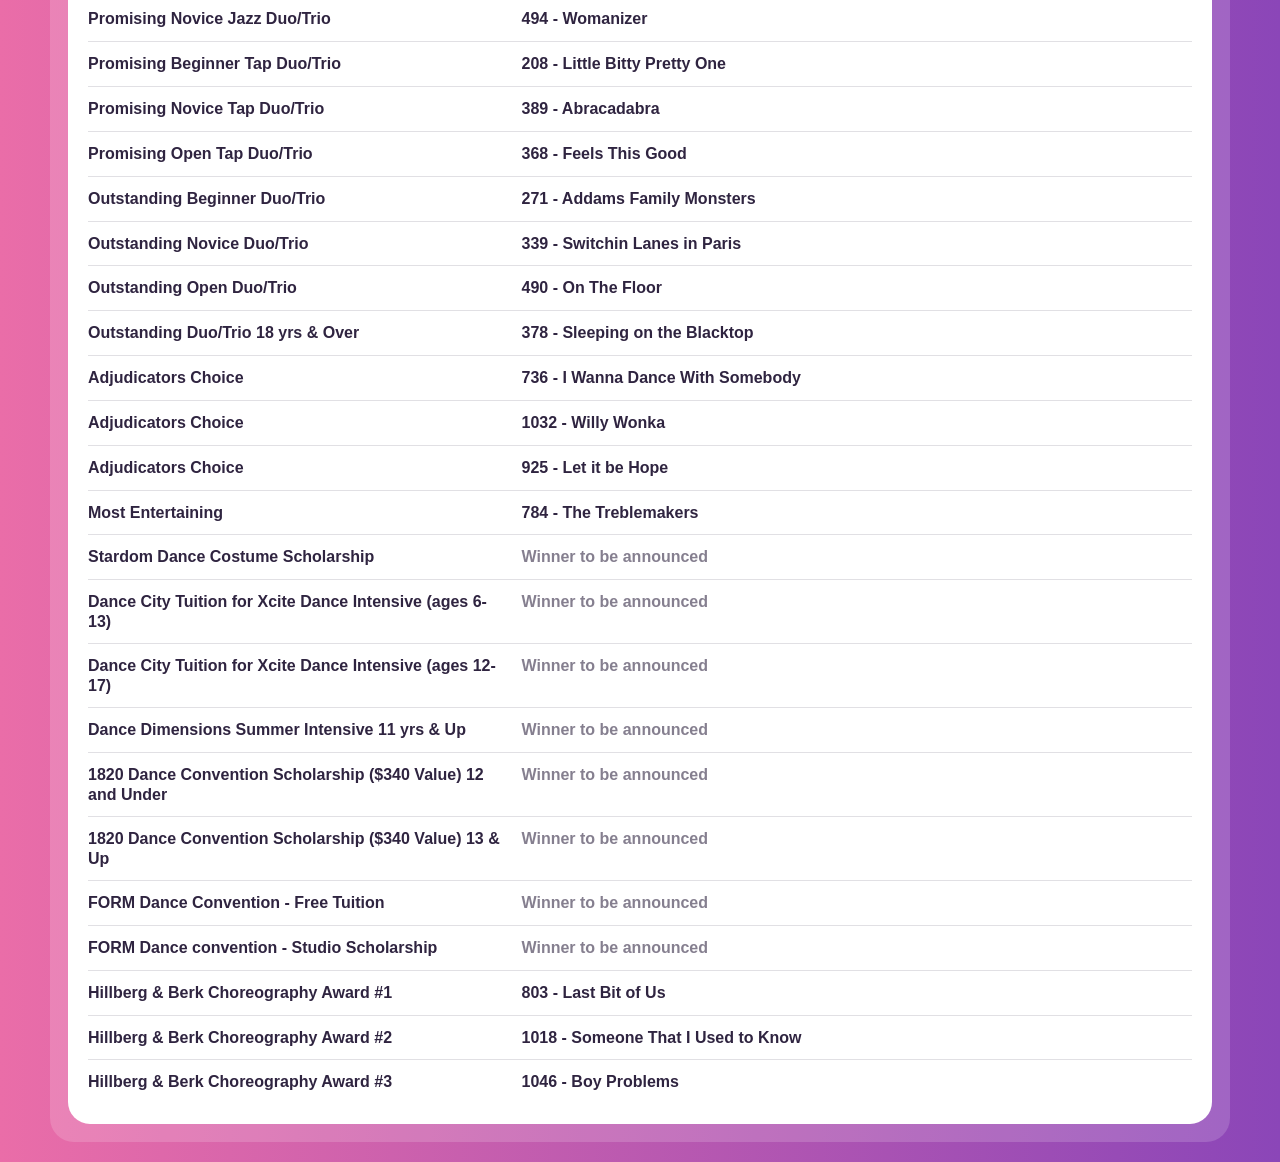
==== commit d4249723: "update awards page" ====
--- a/awards.html
+++ b/awards.html
@@ -75,6 +75,7 @@
         </article>
       </div>
 
+      <!-- Existing full list for SESSION awards (awards.json) -->
       <article id="fullAwardsCard" class="award-list-card" hidden>
         <div class="award-list-head">
           <h2>Full Awards List</h2>
@@ -82,6 +83,37 @@
         </div>
         <div id="fullAwardsSections" class="award-list-sections"></div>
       </article>
+
+      <!-- NEW: Published / Finals awards list (published_awards.json) - full width -->
+      <article id="publishedAwardsCard" class="award-list-card">
+        <div class="award-list-head">
+          <h2>Final Awards</h2>
+          <div class="award-list-subtitle">Published awards / finals list</div>
+        </div>
+
+        <!-- Big long list with required headers -->
+        <div id="publishedAwardsSections" class="award-list-sections">
+          <section class="award-list-section" data-section="solos">
+            <h3 class="award-list-title">Solos</h3>
+            <div id="publishedAwardsSolos" class="award-list-items"></div>
+          </section>
+
+          <section class="award-list-section" data-section="duo_trios">
+            <h3 class="award-list-title">Duo/Trios</h3>
+            <div id="publishedAwardsDuoTrios" class="award-list-items"></div>
+          </section>
+
+          <section class="award-list-section" data-section="groups">
+            <h3 class="award-list-title">Groups</h3>
+            <div id="publishedAwardsGroups" class="award-list-items"></div>
+          </section>
+
+          <section class="award-list-section" data-section="special">
+            <h3 class="award-list-title">Special Awards / Scholarships</h3>
+            <div id="publishedAwardsSpecial" class="award-list-items"></div>
+          </section>
+        </div>
+      </article>
     </section>
   </div>
 
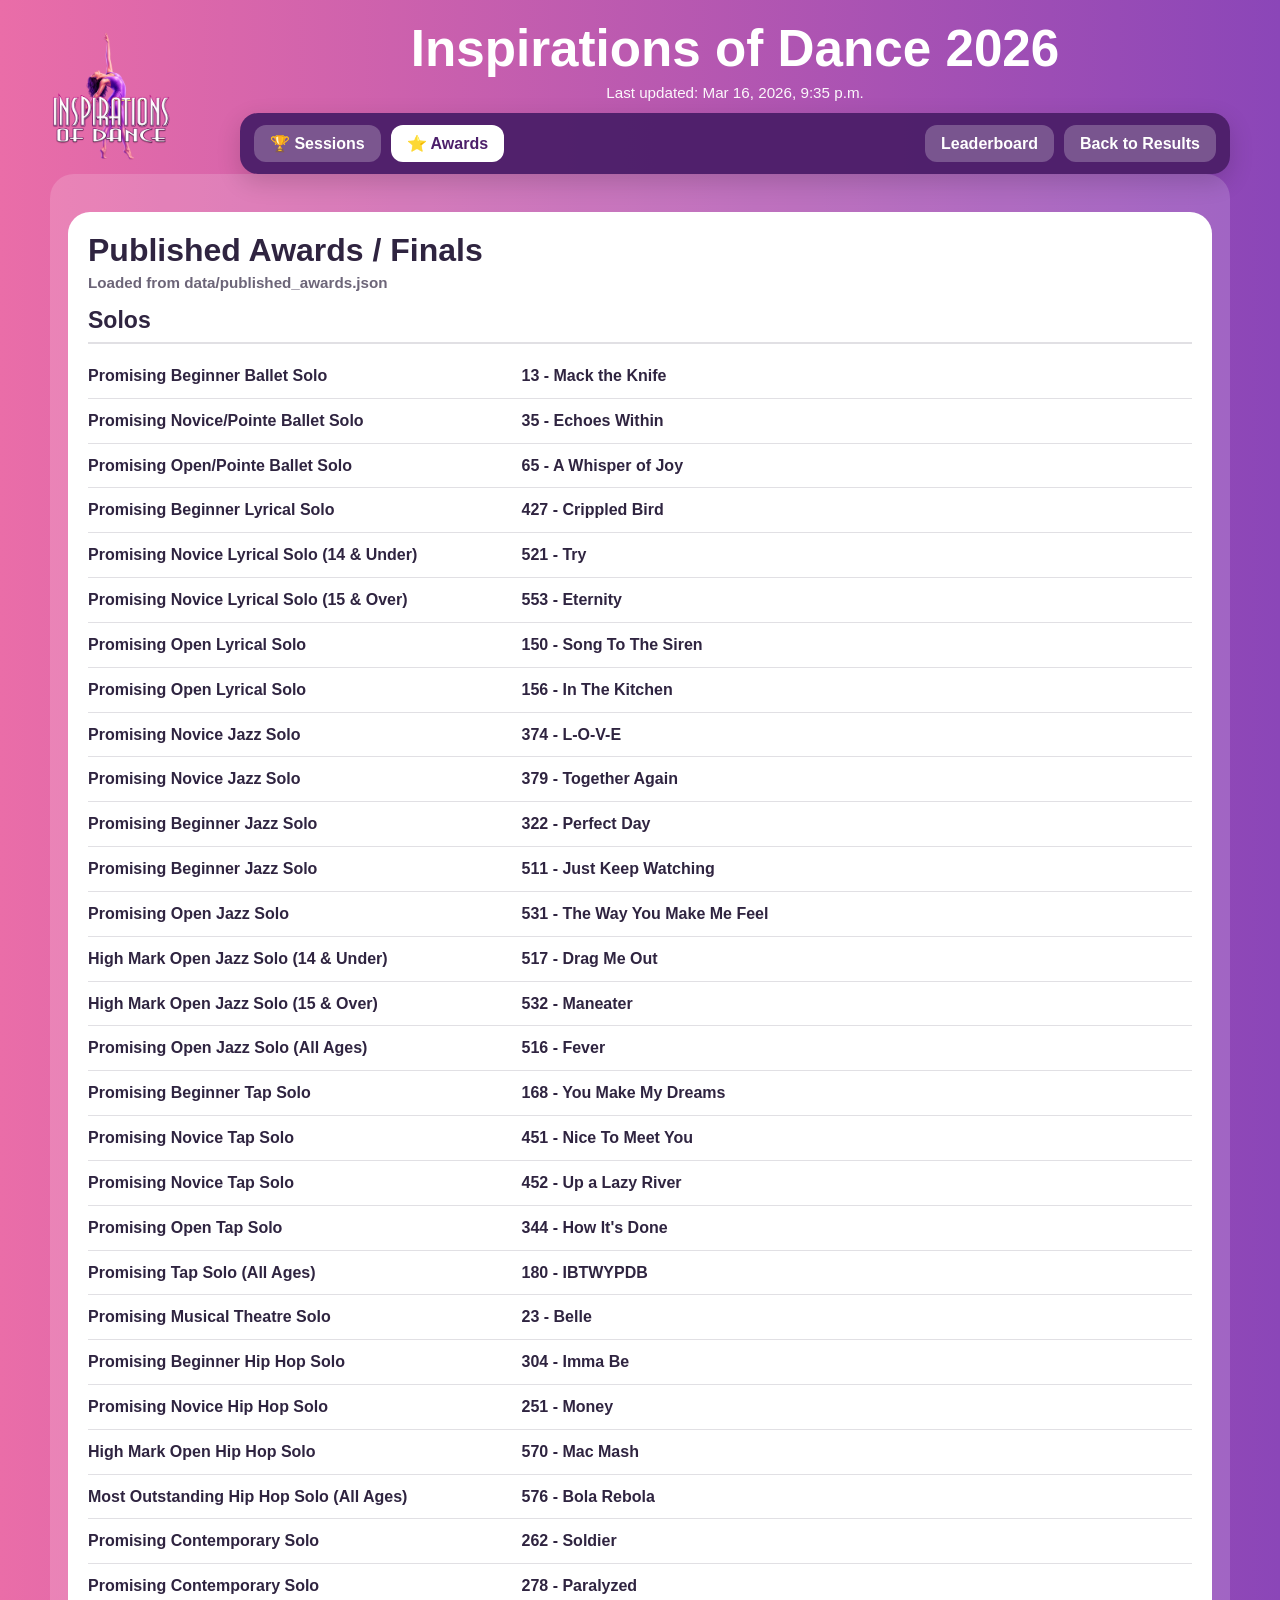
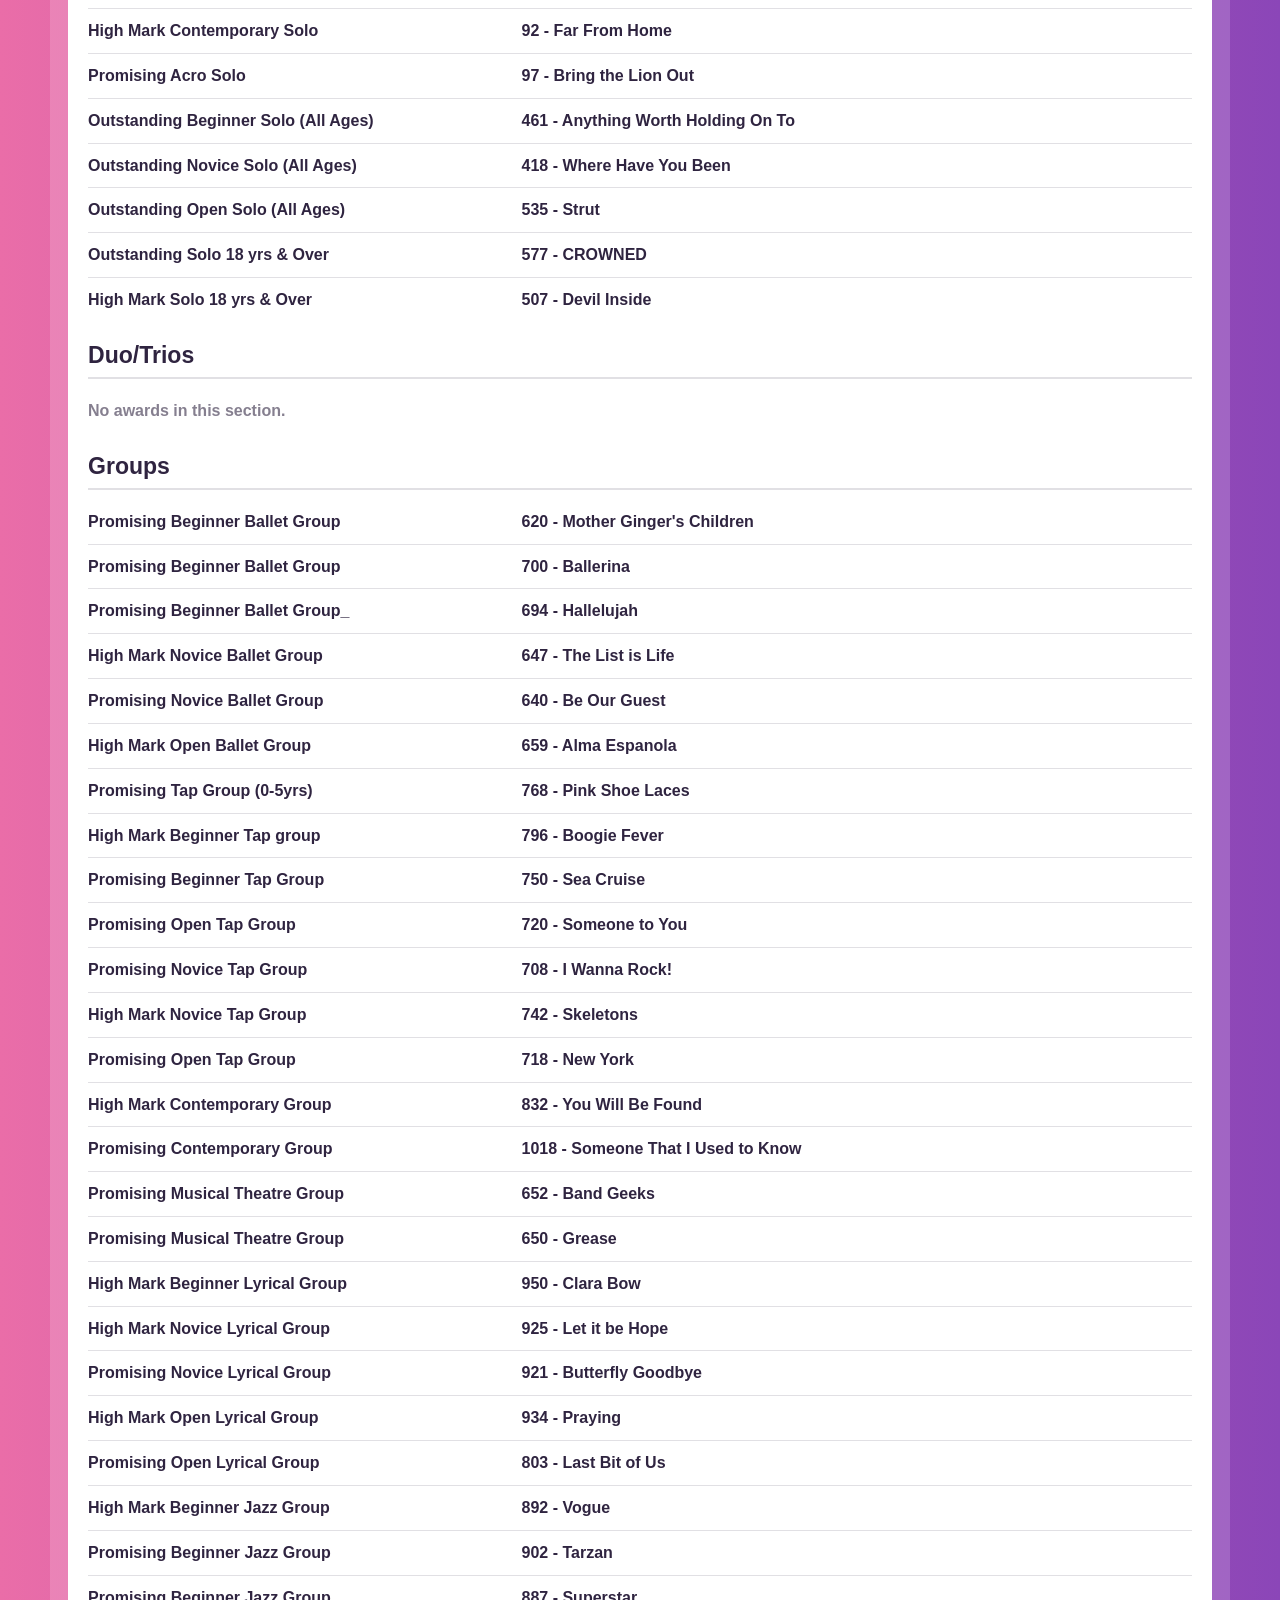
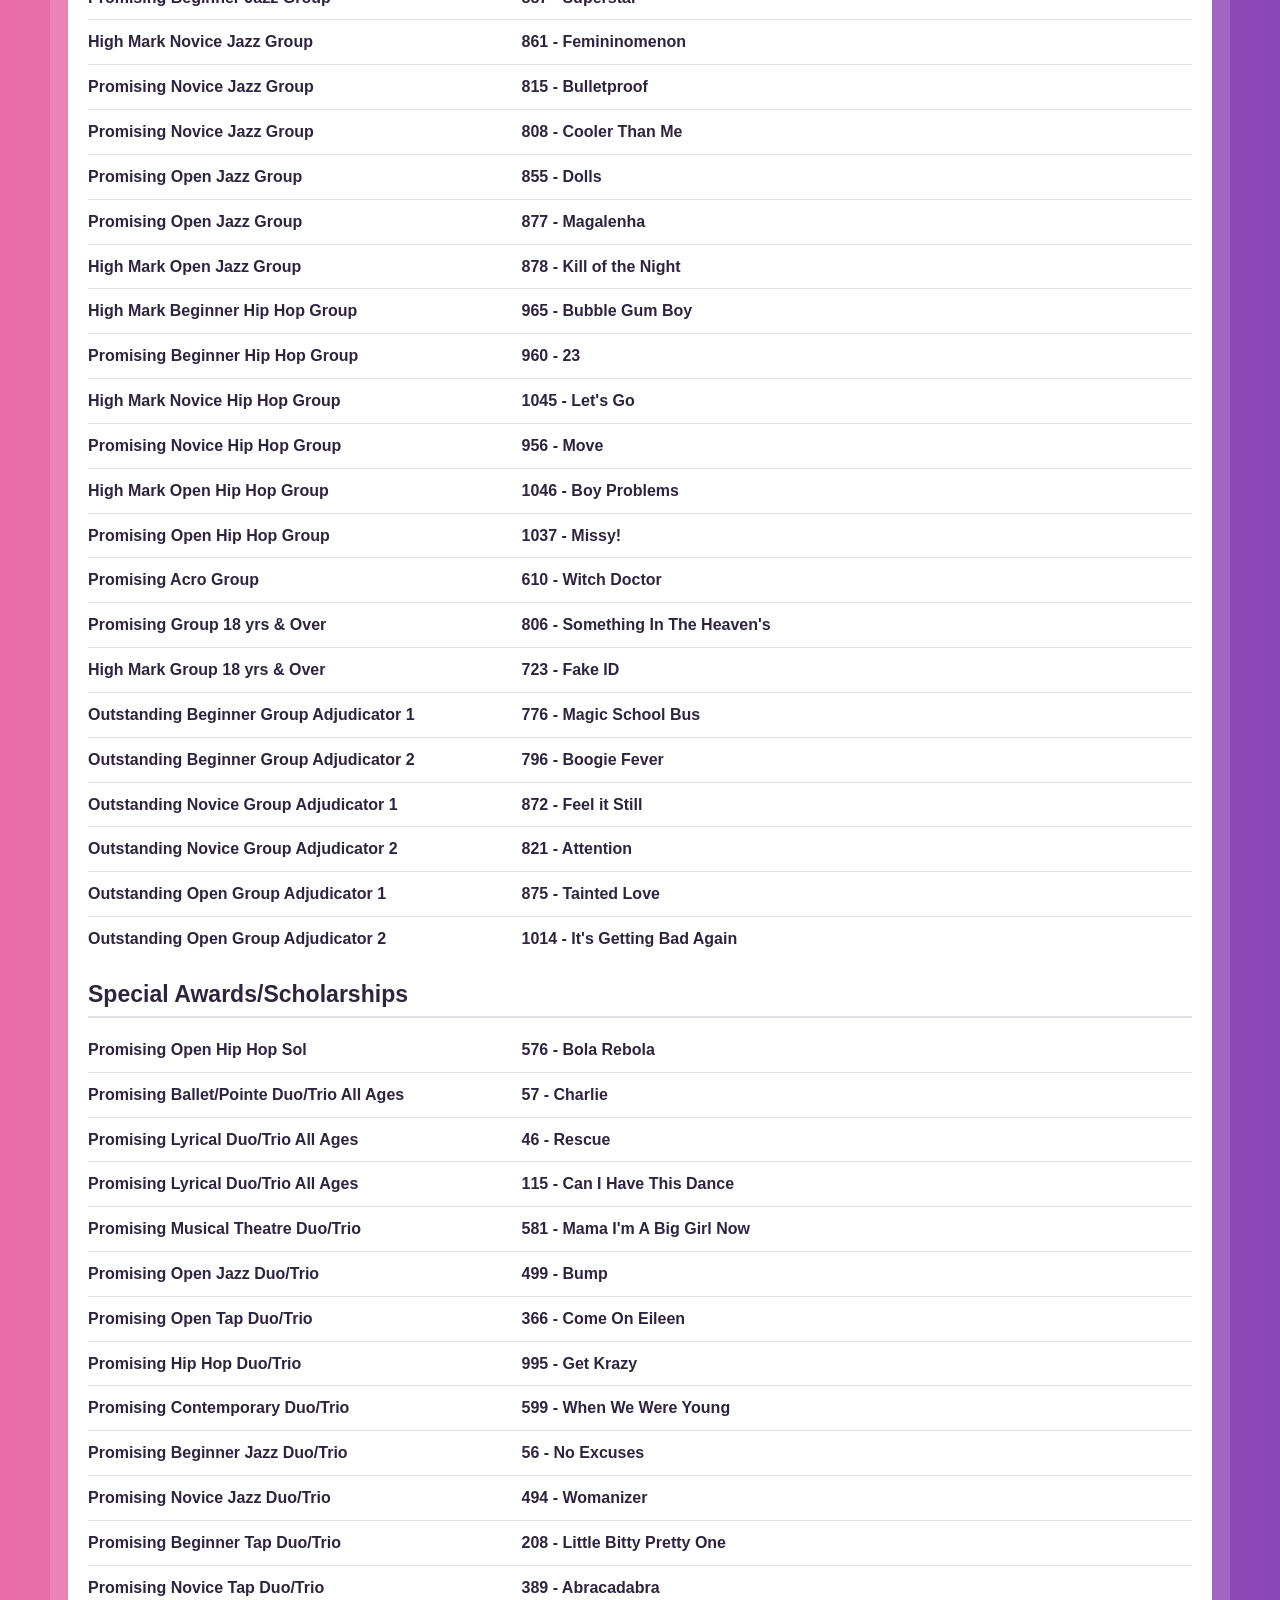
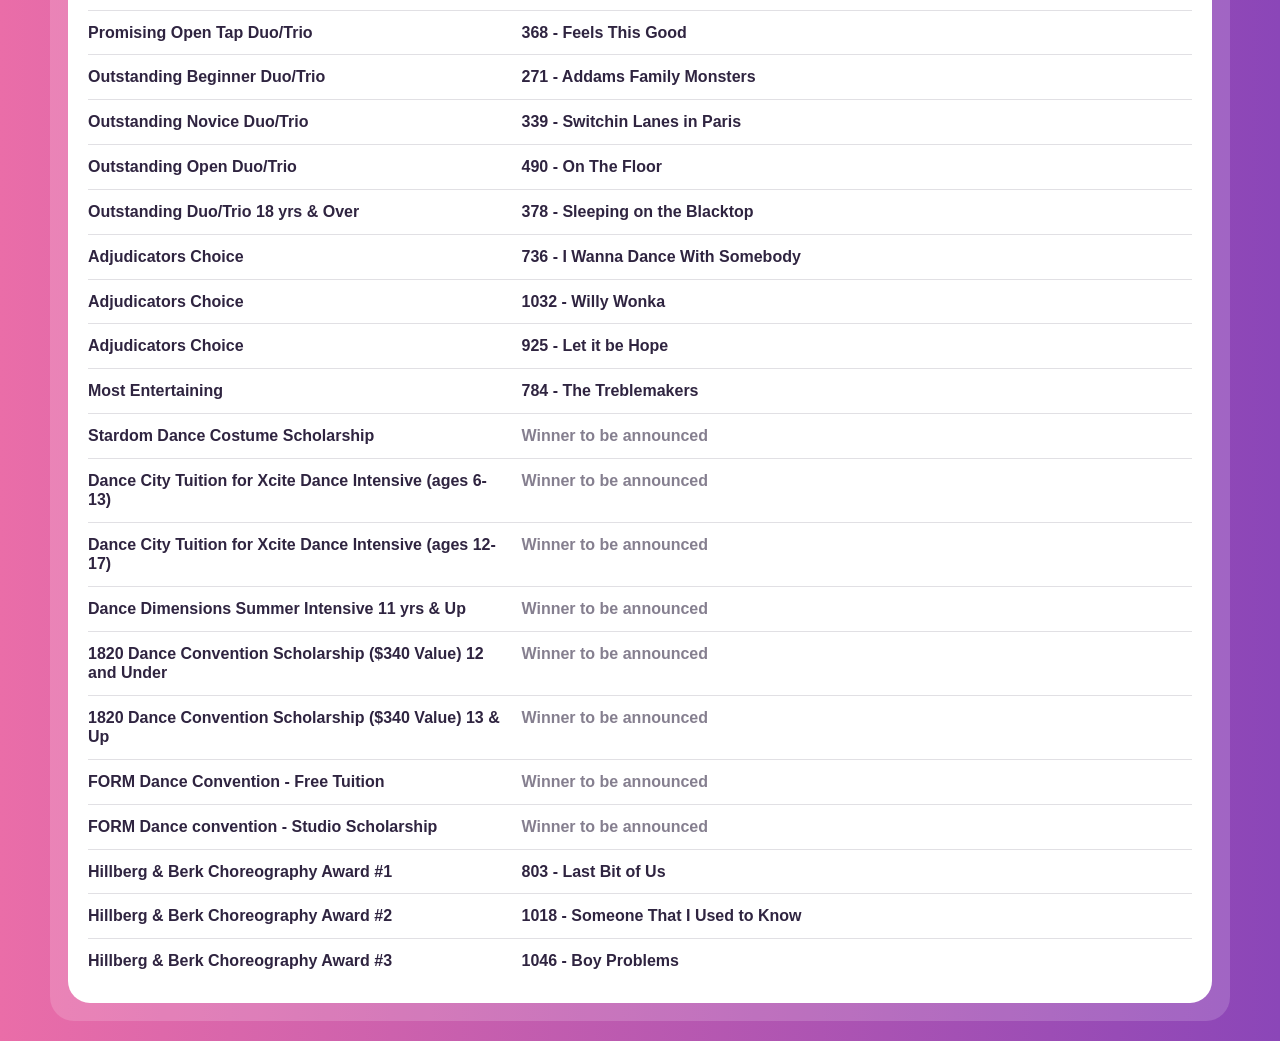
==== commit 4cb7a6be: "add final awards" ====
--- a/awards.html
+++ b/awards.html
@@ -6,7 +6,7 @@
   <title>Inspirations of Dance Awards</title>
   <link rel="stylesheet" href="leaderboard.css" />
 </head>
-<body class="leaderboard-page">
+<body class="leaderboard-page" data-awards-mode="published">
   <div class="page-shell awards-shell">
     <header class="masthead">
       <div class="logo-left">
@@ -14,14 +14,15 @@
       </div>
 
       <div class="title-area">
-        <h1 id="eventTitle">Session Awards</h1>
+        <h1 id="eventTitle">Published Awards</h1>
         <div id="lastUpdate" class="updated">Last updated:</div>
       </div>
 
       <div class="nav-area">
         <div class="top-bar">
           <div class="tab-row">
-            <button class="tab-btn active" type="button">🏆 Awards</button>
+            <a href="sessions.html" class="tab-btn">🏆 Sessions</a>
+            <button class="tab-btn active" type="button">⭐ Awards</button>
           </div>
 
           <div class="action-row">
@@ -33,86 +34,12 @@
     </header>
 
     <section class="board-panel awards-panel">
-      <div class="awards-grid">
-        <article class="award-card">
-          <div class="award-card-head">
-            <h3 id="title-excellence">Excellence in Dance</h3>
-            <img id="logo-excellence" class="award-logo" alt="Excellence in Dance sponsor logo" hidden />
-          </div>
-          <div id="winners-excellence" class="award-winners"></div>
-        </article>
-
-        <article class="award-card">
-          <div class="award-card-head">
-            <h3 id="title-applause">Another Round of Applause</h3>
-            <img id="logo-applause" class="award-logo" alt="Another Round of Applause sponsor logo" hidden />
-          </div>
-          <div id="winners-applause" class="award-winners"></div>
-        </article>
-
-        <article class="award-card">
-          <div class="award-card-head">
-            <h3 id="title-smile">Smile Award</h3>
-            <img id="logo-smile" class="award-logo" alt="Smile Award sponsor logo" hidden />
-          </div>
-          <div id="winners-smile" class="award-winners"></div>
-        </article>
-
-        <article class="award-card">
-          <div class="award-card-head">
-            <h3 id="title-full-throttle">Full Throttle</h3>
-            <img id="logo-full-throttle" class="award-logo" alt="Full Throttle sponsor logo" hidden />
-          </div>
-          <div id="winners-full-throttle" class="award-winners"></div>
-        </article>
-
-        <article class="award-card">
-          <div class="award-card-head">
-            <h3 id="title-choreography">Choreography</h3>
-            <img id="logo-choreography" class="award-logo" alt="Choreography sponsor logo" hidden />
-          </div>
-          <div id="winners-choreography" class="award-winners"></div>
-        </article>
-      </div>
-
-      <!-- Existing full list for SESSION awards (awards.json) -->
-      <article id="fullAwardsCard" class="award-list-card" hidden>
+      <article id="publishedAwardsCard" class="award-list-card" hidden>
         <div class="award-list-head">
-          <h2>Full Awards List</h2>
-          <div class="award-list-subtitle">Published in original award JSON order</div>
+          <h2>Published Awards / Finals</h2>
+          <div class="award-list-subtitle">Loaded from data/published_awards.json</div>
         </div>
-        <div id="fullAwardsSections" class="award-list-sections"></div>
-      </article>
-
-      <!-- NEW: Published / Finals awards list (published_awards.json) - full width -->
-      <article id="publishedAwardsCard" class="award-list-card">
-        <div class="award-list-head">
-          <h2>Final Awards</h2>
-          <div class="award-list-subtitle">Published awards / finals list</div>
-        </div>
-
-        <!-- Big long list with required headers -->
-        <div id="publishedAwardsSections" class="award-list-sections">
-          <section class="award-list-section" data-section="solos">
-            <h3 class="award-list-title">Solos</h3>
-            <div id="publishedAwardsSolos" class="award-list-items"></div>
-          </section>
-
-          <section class="award-list-section" data-section="duo_trios">
-            <h3 class="award-list-title">Duo/Trios</h3>
-            <div id="publishedAwardsDuoTrios" class="award-list-items"></div>
-          </section>
-
-          <section class="award-list-section" data-section="groups">
-            <h3 class="award-list-title">Groups</h3>
-            <div id="publishedAwardsGroups" class="award-list-items"></div>
-          </section>
-
-          <section class="award-list-section" data-section="special">
-            <h3 class="award-list-title">Special Awards / Scholarships</h3>
-            <div id="publishedAwardsSpecial" class="award-list-items"></div>
-          </section>
-        </div>
+        <div id="publishedAwardsSections" class="award-list-sections"></div>
       </article>
     </section>
   </div>
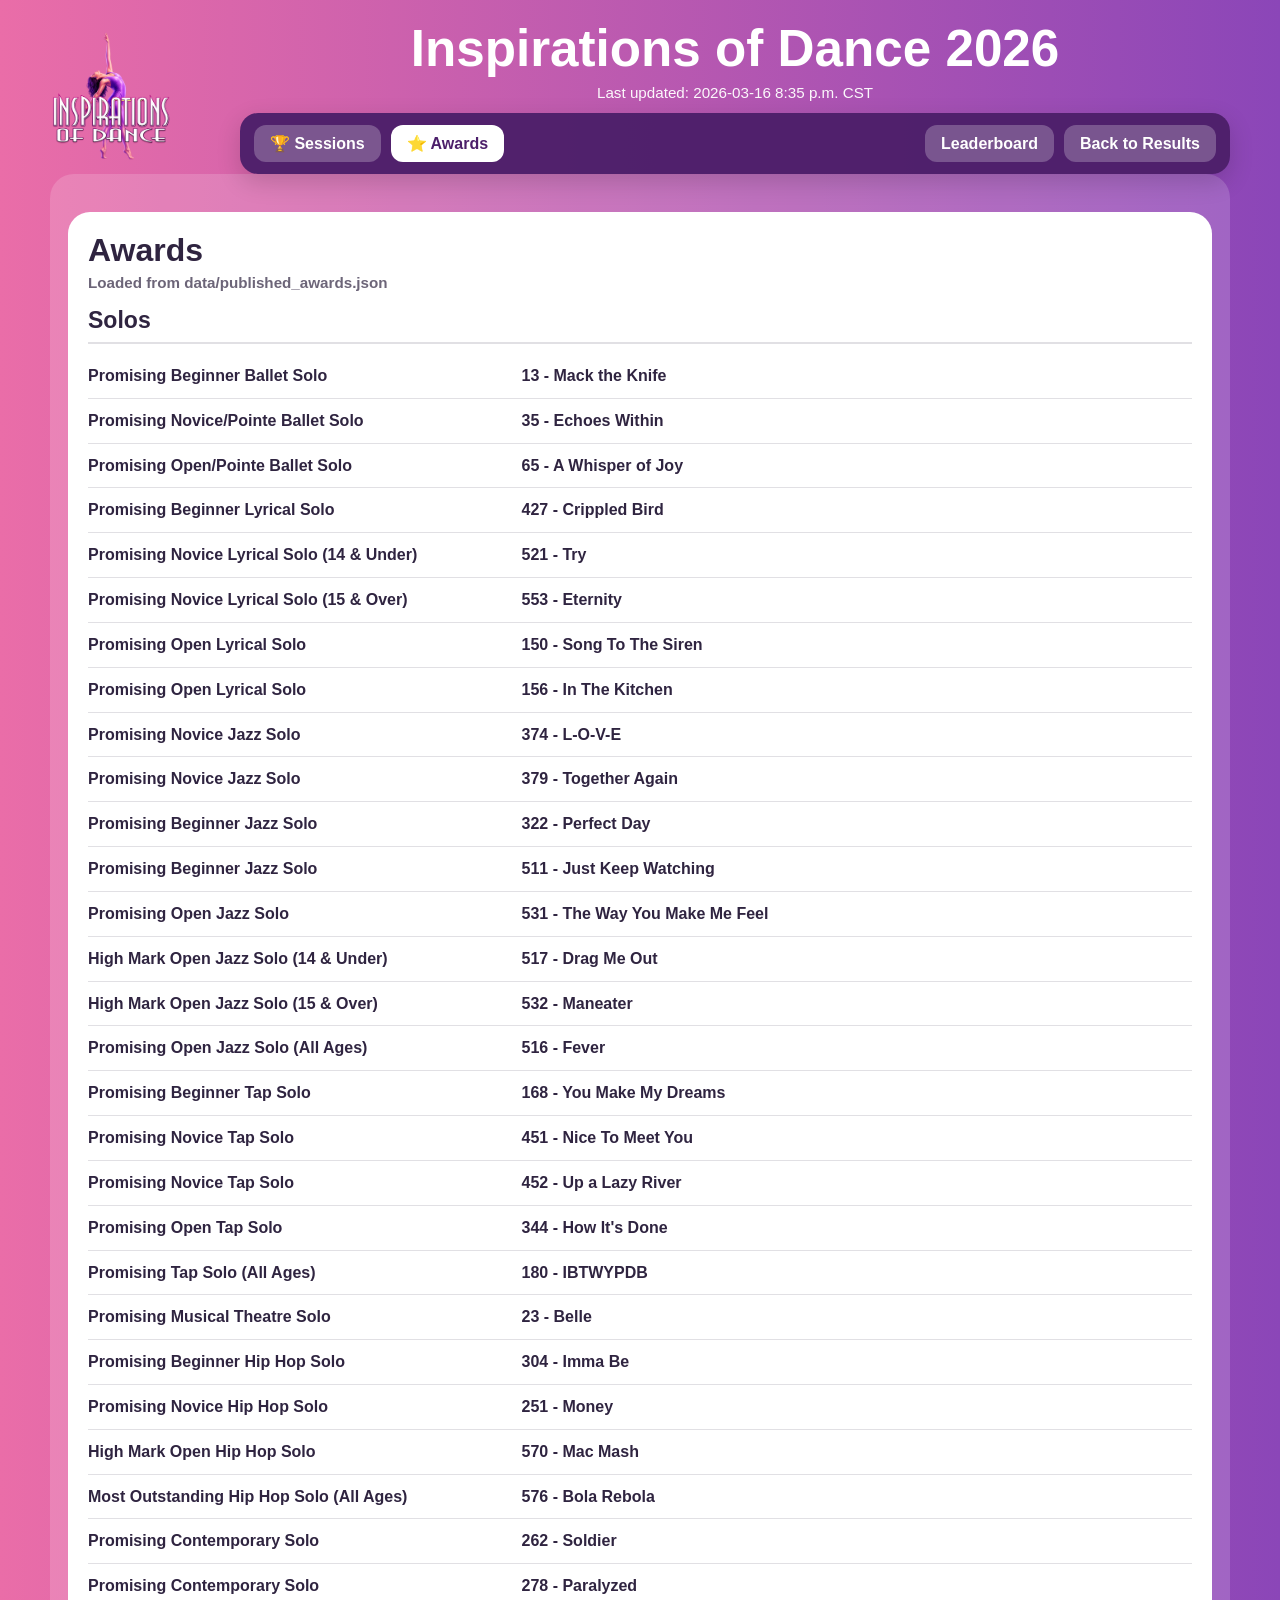
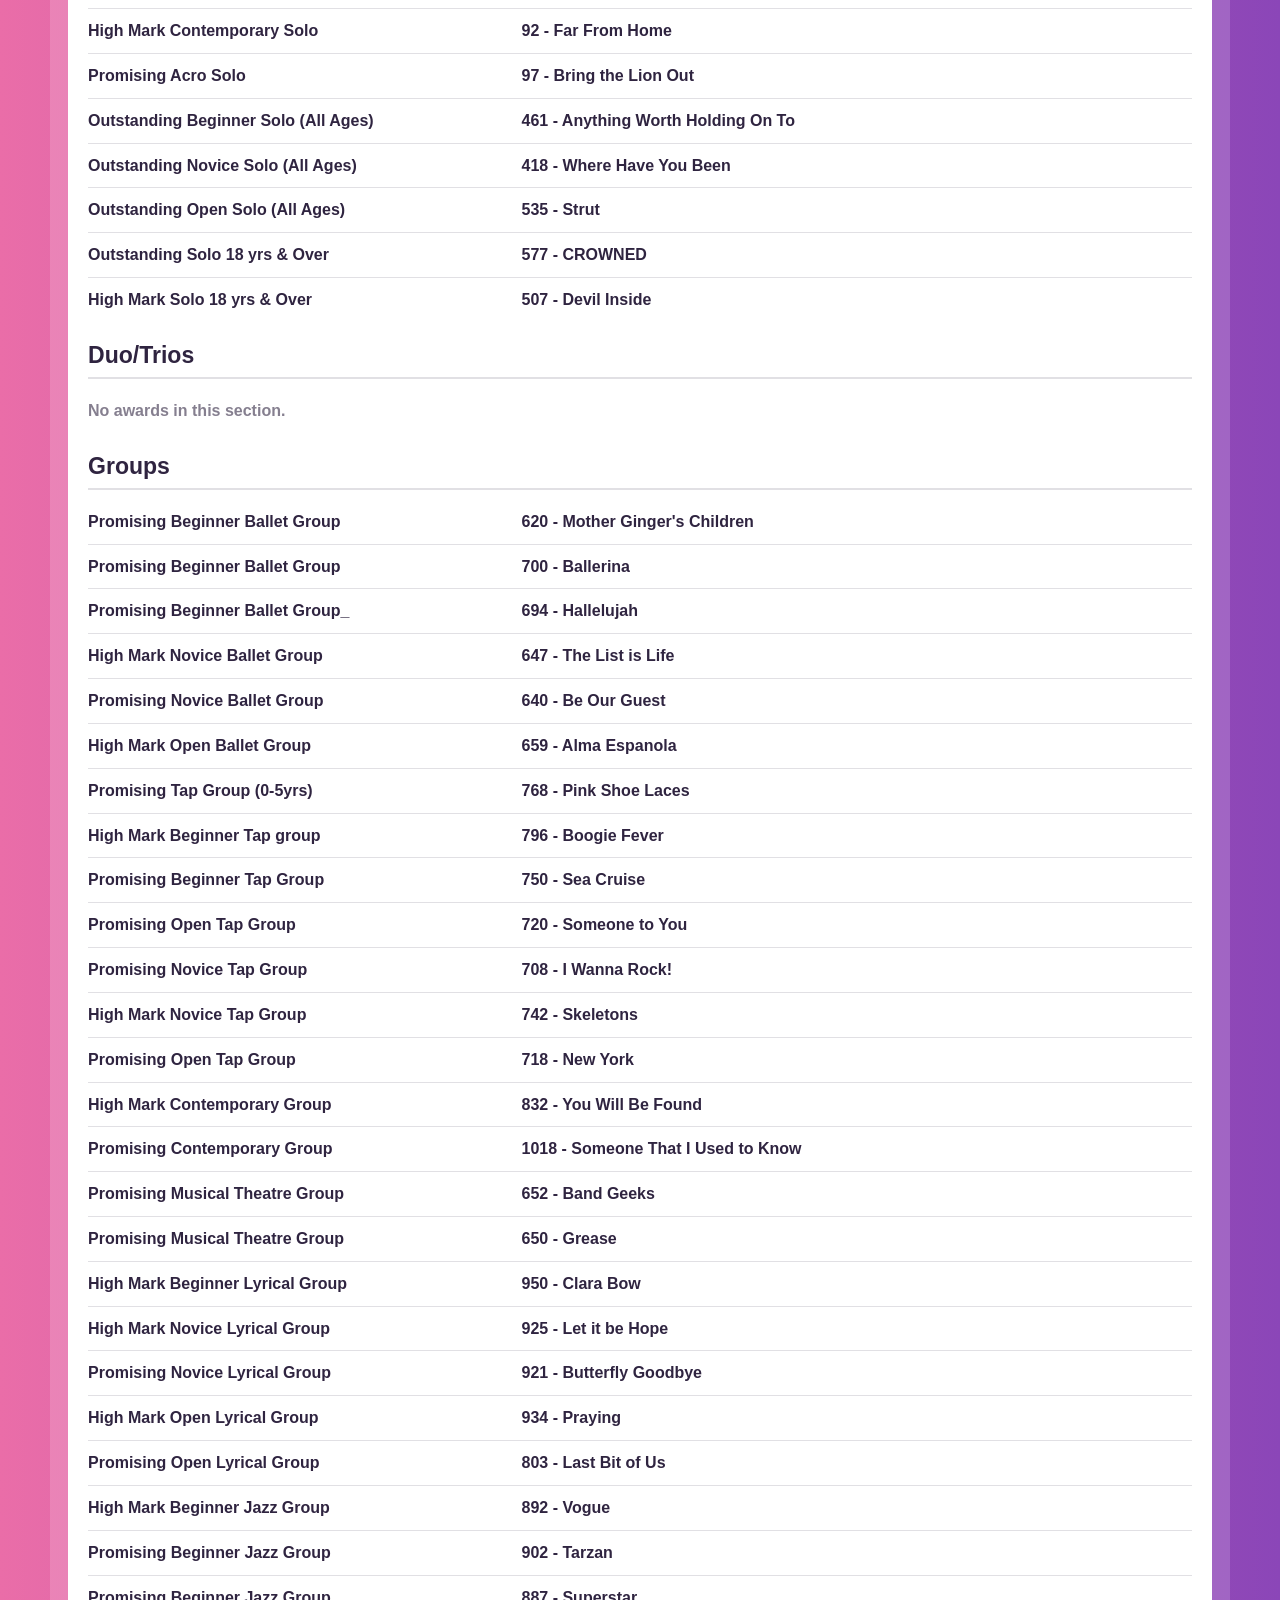
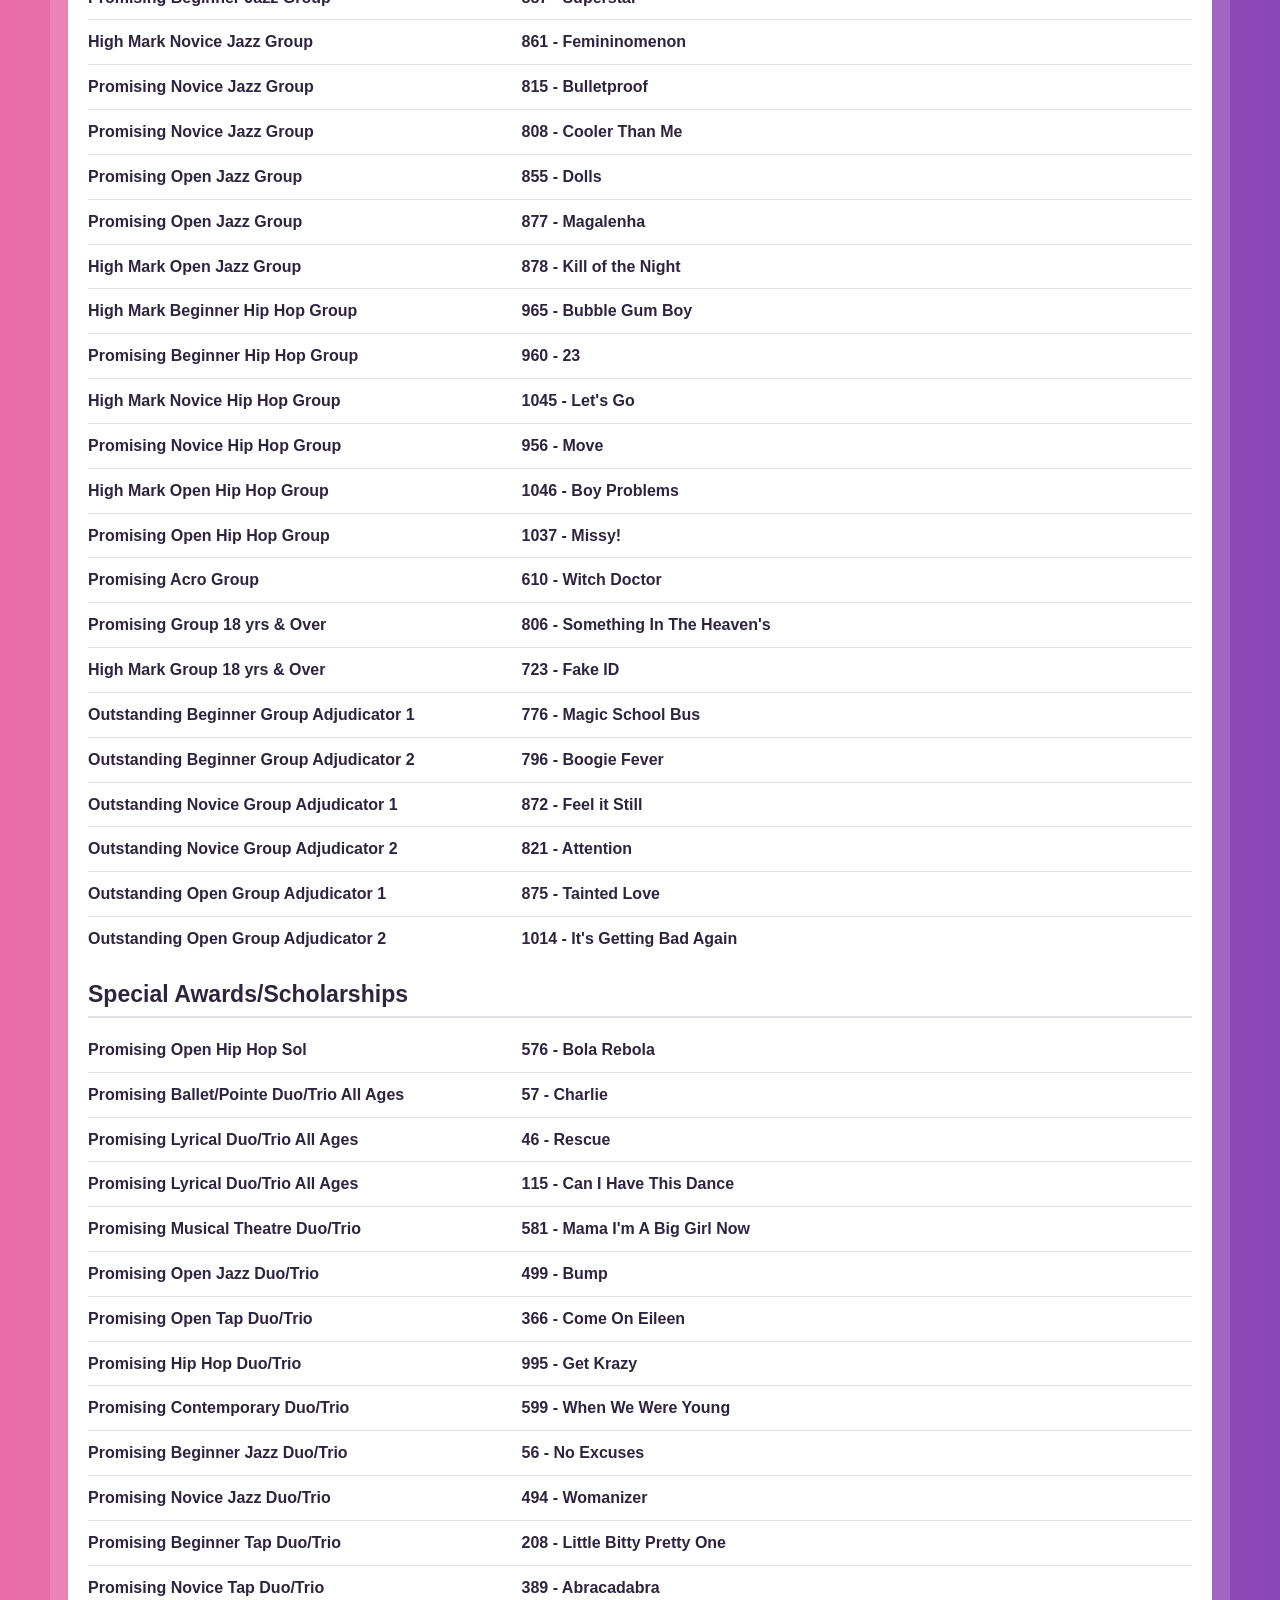
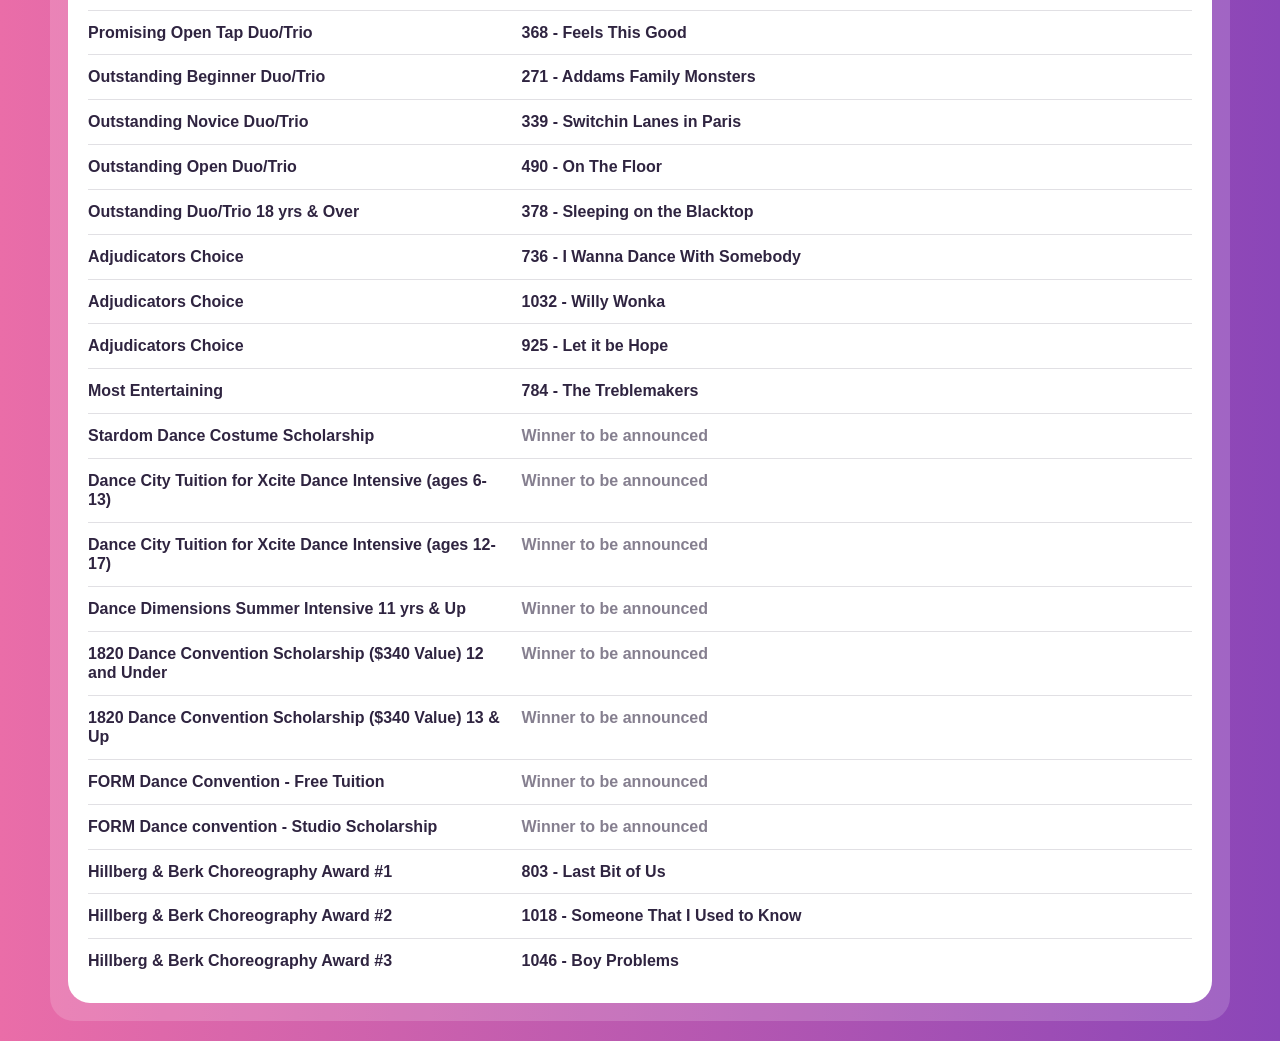
==== commit d4f9f0d7: "update awards" ====
--- a/awards.html
+++ b/awards.html
@@ -36,7 +36,7 @@
     <section class="board-panel awards-panel">
       <article id="publishedAwardsCard" class="award-list-card" hidden>
         <div class="award-list-head">
-          <h2>Published Awards / Finals</h2>
+          <h2>Awards</h2>
           <div class="award-list-subtitle">Loaded from data/published_awards.json</div>
         </div>
         <div id="publishedAwardsSections" class="award-list-sections"></div>
